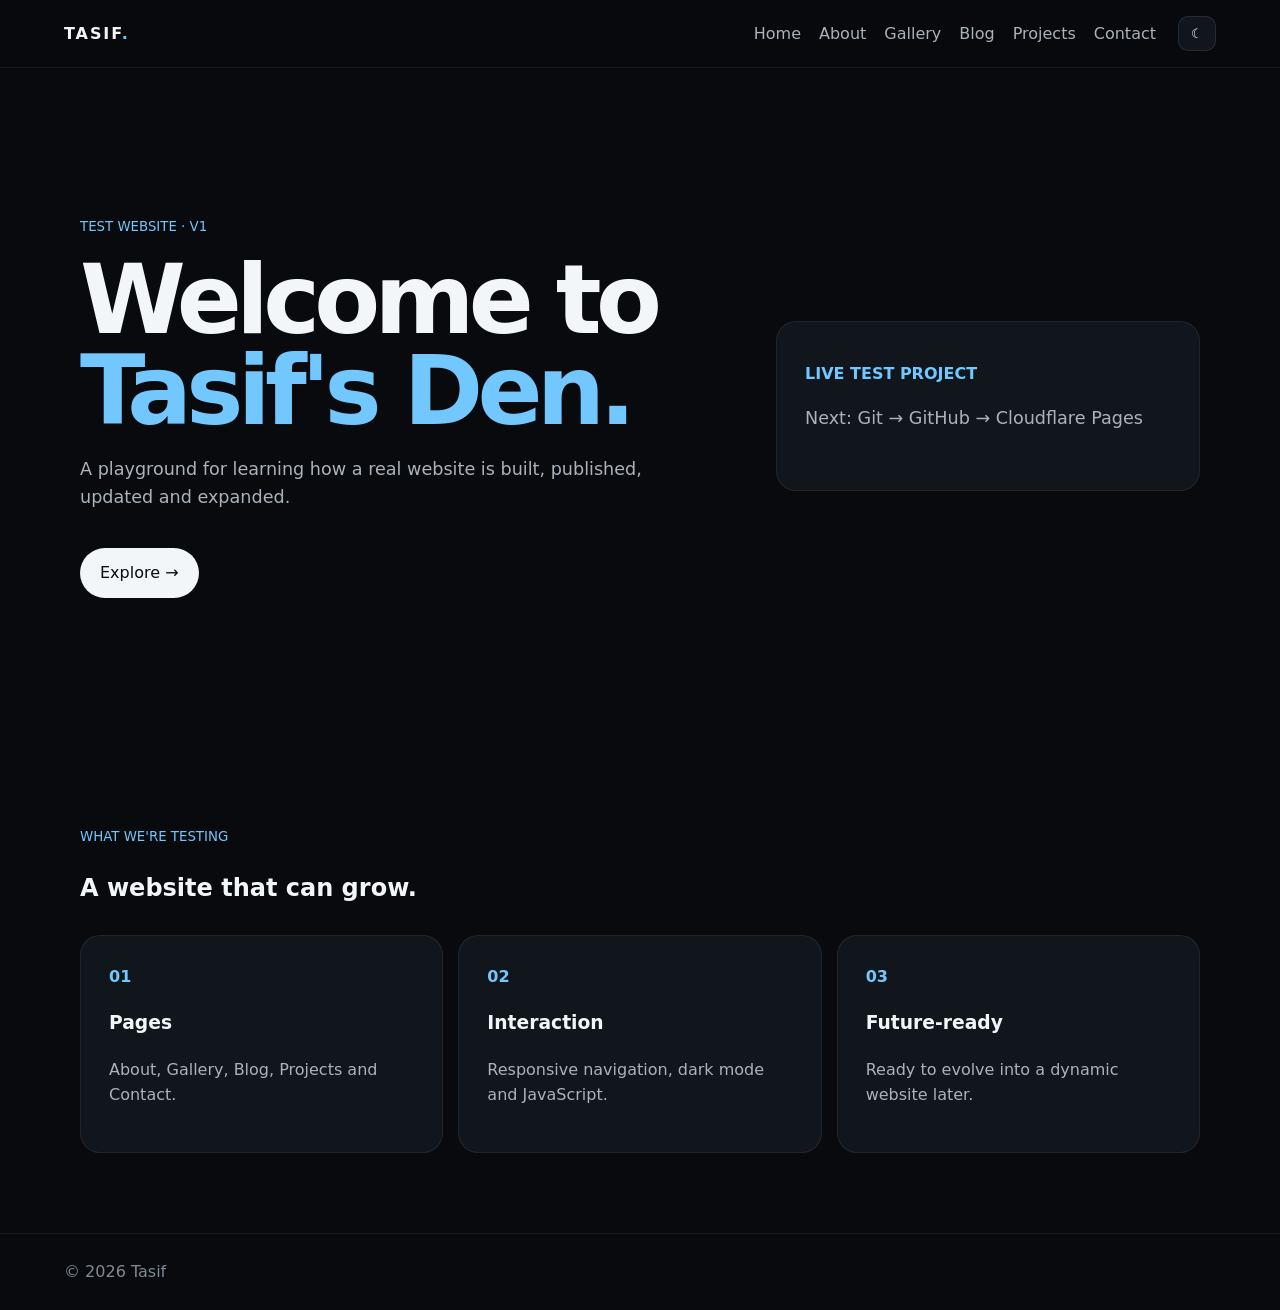
==== index.html @ 2ef95ba8 "Update portfolio website" ====
<!doctype html><html><head><meta charset="utf-8"><meta name="viewport" content="width=device-width,initial-scale=1"><title>Tasif's Test Site</title><link rel="stylesheet" href="css/style.css"></head><body>
<header><a class="logo" href="index.html">TASIF<span>.</span></a><button id="menu">☰</button><nav><a href="index.html">Home</a><a href="about.html">About</a><a href="gallery.html">Gallery</a><a href="blog.html">Blog</a><a href="projects.html">Projects</a><a href="contact.html">Contact</a></nav><button id="theme">☾</button></header>
<main><section class="hero"><div><small>TEST WEBSITE · V1</small><h1>Welcome to<br><span>Tasif's Den.</span></h1><p>A playground for learning how a real website is built, published, updated and expanded.</p><a class="btn" href="about.html">Explore →</a></div><div class="feature"><b>LIVE TEST PROJECT</b><p>Next: Git → GitHub → Cloudflare Pages</p></div></section><section><small>WHAT WE'RE TESTING</small><h2>A website that can grow.</h2><div class="grid"><article><b>01</b><h3>Pages</h3><p>About, Gallery, Blog, Projects and Contact.</p></article><article><b>02</b><h3>Interaction</h3><p>Responsive navigation, dark mode and JavaScript.</p></article><article><b>03</b><h3>Future-ready</h3><p>Ready to evolve into a dynamic website later.</p></article></div></section></main><footer>© <span class="year"></span> Tasif</footer><script src="js/app.js"></script></body></html>
---- css/style.css ----
*{box-sizing:border-box}body{margin:0;background:#080a0d;color:#f3f6f8;font:16px/1.6 system-ui,sans-serif}a{color:inherit;text-decoration:none}header{position:sticky;top:0;z-index:5;display:flex;align-items:center;gap:22px;padding:16px 5%;background:#080a0de8;border-bottom:1px solid #ffffff12;backdrop-filter:blur(12px)}.logo{font-weight:900;letter-spacing:.12em}.logo span,h1 span,small,b{color:#72c7ff}nav{display:flex;gap:18px;margin-left:auto}nav a{color:#aab2bb}nav a:hover,nav a.active{color:#fff}button{border:1px solid #ffffff18;background:#11161c;color:#fff;border-radius:10px;padding:9px 12px;cursor:pointer}#menu{display:none}.hero,section,.page{width:min(1120px,90%);margin:auto}.hero{min-height:75vh;display:grid;grid-template-columns:1.2fr .8fr;align-items:center;gap:60px}.hero h1,.page h1{font-size:clamp(3rem,8vw,6rem);line-height:.95;letter-spacing:-.06em;margin:16px 0}.hero p,.page>p{color:#aab2bb;max-width:680px;font-size:1.1rem}.btn{display:inline-block;margin-top:20px;padding:12px 20px;border-radius:999px;background:#f3f6f8;color:#080a0d}.feature,article{background:#11161c;border:1px solid #ffffff12;border-radius:20px;padding:28px}.feature{min-height:170px;display:flex;flex-direction:column;justify-content:center}section{padding:80px 0}.grid{display:grid;grid-template-columns:repeat(3,1fr);gap:15px;margin-top:28px}article p,.post p,#msg{color:#aab2bb}.page{padding:90px 0;min-height:80vh}.photos{display:grid;grid-template-columns:repeat(2,1fr);gap:15px;margin-top:30px}.photos div{aspect-ratio:4/3;border-radius:20px;background:linear-gradient(135deg,#171e26,#0d1116);border:1px solid #ffffff12;display:grid;place-items:center;color:#68727d;font-weight:800;letter-spacing:.1em}.post{margin-top:30px;max-width:800px}form{max-width:650px;display:grid;gap:12px}input,textarea{padding:14px;border-radius:12px;border:1px solid #ffffff18;background:#0e1217;color:#fff;font:inherit}textarea{min-height:150px}footer{border-top:1px solid #ffffff12;padding:25px 5%;color:#7f8994}@media(max-width:750px){#menu{display:block;margin-left:auto}nav{display:none;position:absolute;top:65px;left:0;right:0;padding:18px 5%;background:#080a0d;flex-direction:column}nav.open{display:flex}.hero{grid-template-columns:1fr;padding:60px 0}.grid{grid-template-columns:1fr}.photos{grid-template-columns:1fr}.page{padding:65px 0}}body.light{background:#f5f7f9;color:#111}body.light header{background:#f5f7f9ee}body.light nav a{color:#5b6670}body.light nav a:hover,body.light nav a.active{color:#111}body.light article,body.light .feature{background:#fff;border-color:#0001}body.light input,body.light textarea{background:#fff;color:#111}body.light .hero p,body.light .page>p,body.light article p{color:#59636d}
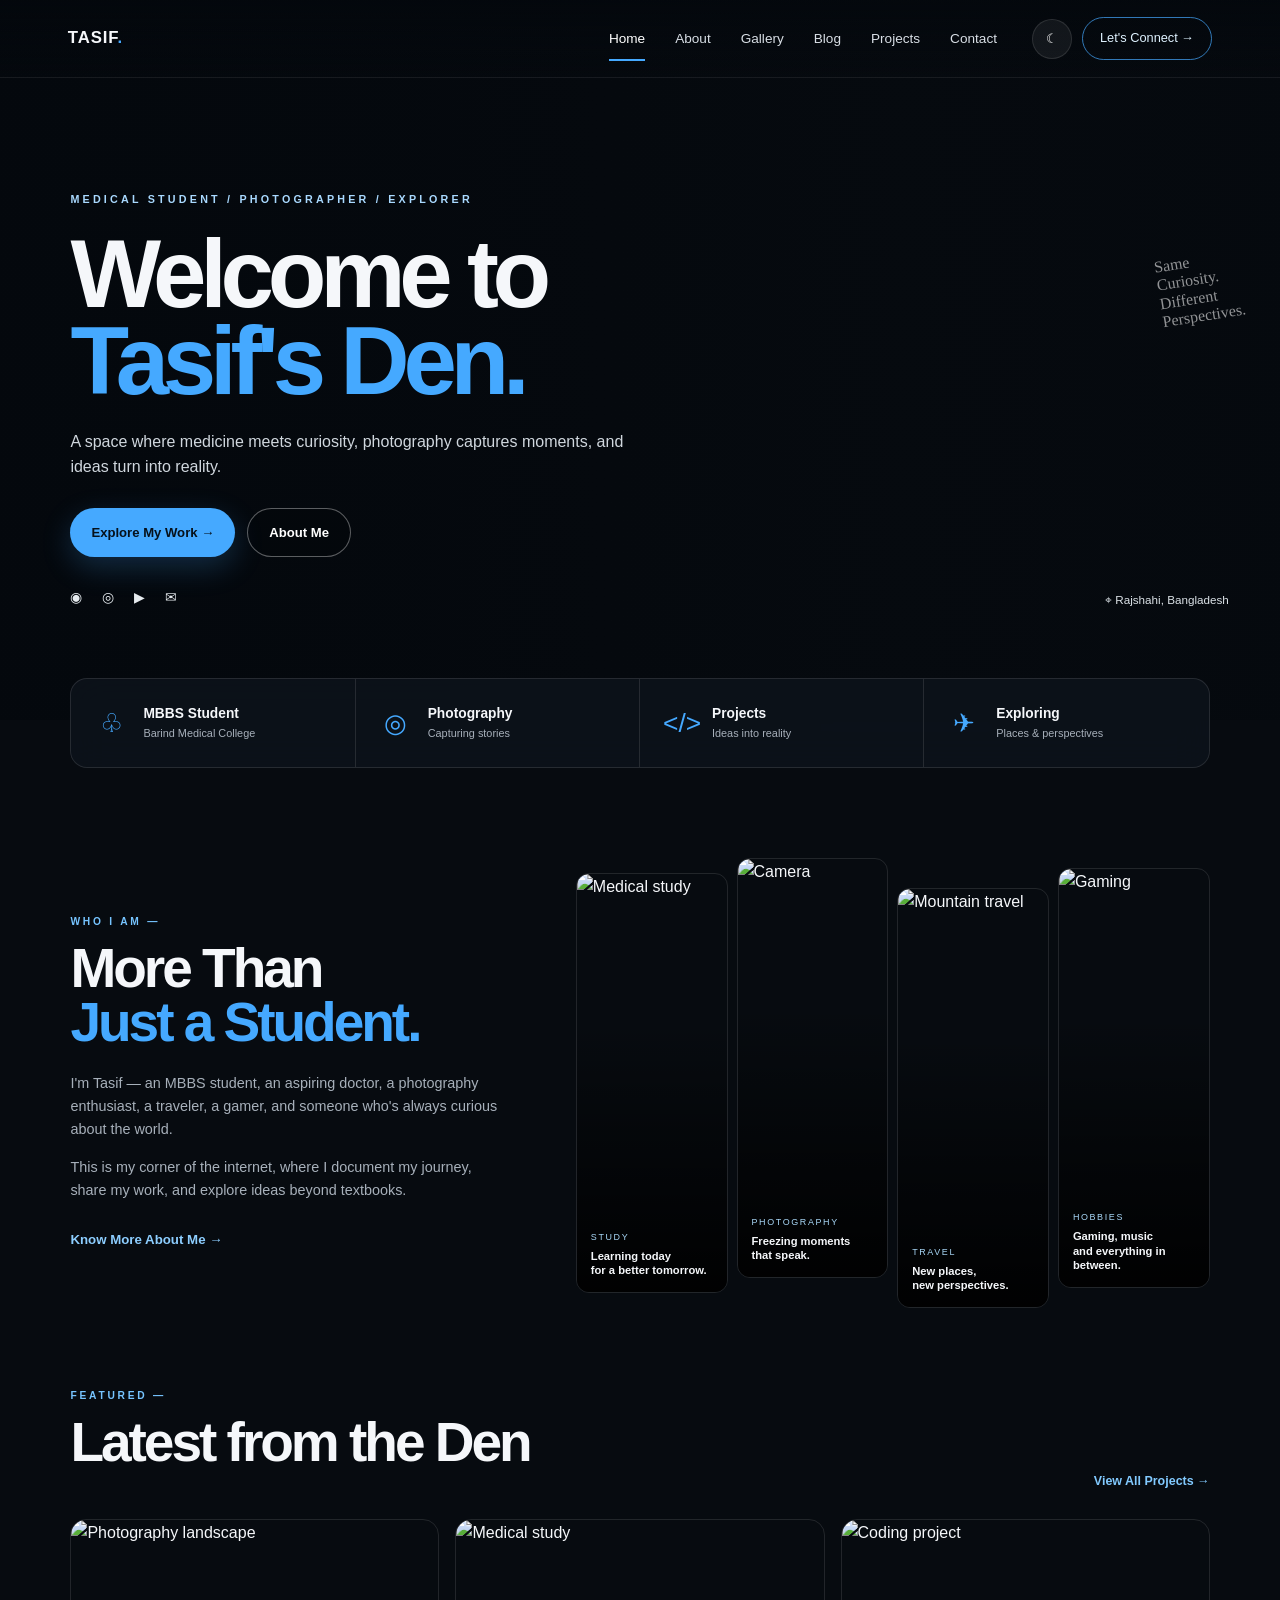
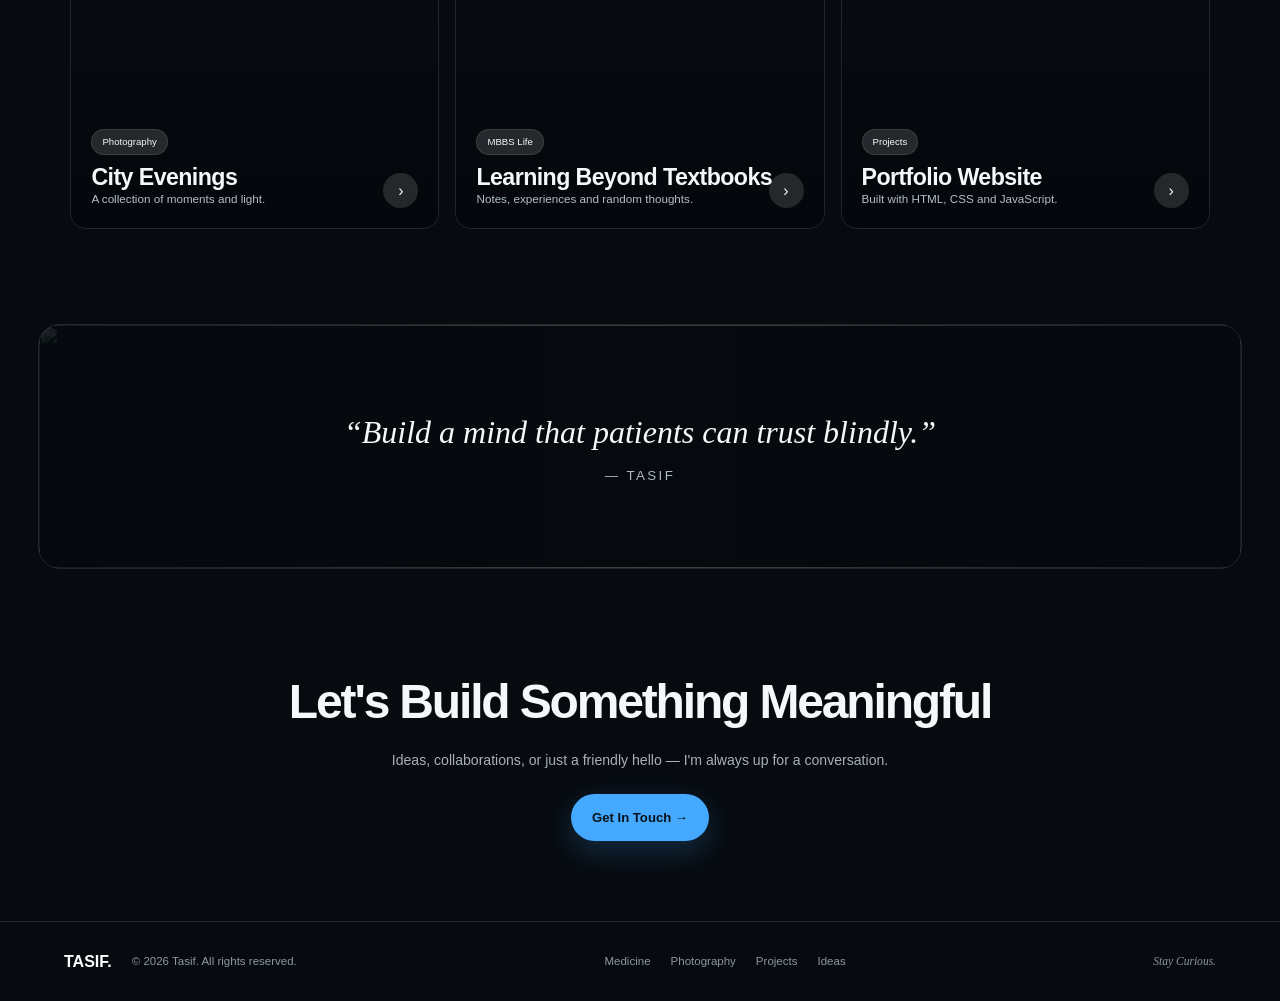
==== commit 26665320: "Update homepage" ====
--- a/index.html
+++ b/index.html
@@ -1,3 +1,600 @@
-<!doctype html><html><head><meta charset="utf-8"><meta name="viewport" content="width=device-width,initial-scale=1"><title>Tasif's Test Site</title><link rel="stylesheet" href="css/style.css"></head><body>
-<header><a class="logo" href="index.html">TASIF<span>.</span></a><button id="menu">☰</button><nav><a href="index.html">Home</a><a href="about.html">About</a><a href="gallery.html">Gallery</a><a href="blog.html">Blog</a><a href="projects.html">Projects</a><a href="contact.html">Contact</a></nav><button id="theme">☾</button></header>
-<main><section class="hero"><div><small>TEST WEBSITE · V1</small><h1>Welcome to<br><span>Tasif's Den.</span></h1><p>A playground for learning how a real website is built, published, updated and expanded.</p><a class="btn" href="about.html">Explore →</a></div><div class="feature"><b>LIVE TEST PROJECT</b><p>Next: Git → GitHub → Cloudflare Pages</p></div></section><section><small>WHAT WE'RE TESTING</small><h2>A website that can grow.</h2><div class="grid"><article><b>01</b><h3>Pages</h3><p>About, Gallery, Blog, Projects and Contact.</p></article><article><b>02</b><h3>Interaction</h3><p>Responsive navigation, dark mode and JavaScript.</p></article><article><b>03</b><h3>Future-ready</h3><p>Ready to evolve into a dynamic website later.</p></article></div></section></main><footer>© <span class="year"></span> Tasif</footer><script src="js/app.js"></script></body></html>+<!DOCTYPE html>
+<html lang="en">
+<head>
+  <meta charset="UTF-8">
+  <meta name="viewport" content="width=device-width, initial-scale=1.0">
+  <title>Tasif's Den | Tasif</title>
+  <meta name="description" content="Tasif's personal portfolio — medicine, photography, projects and exploration.">
+
+  <style>
+    *{box-sizing:border-box;margin:0;padding:0}
+    html{scroll-behavior:smooth}
+    body{
+      font-family:Inter,Arial,Helvetica,sans-serif;
+      background:#070b10;
+      color:#f5f7fa;
+      line-height:1.6;
+    }
+    a{color:inherit;text-decoration:none}
+    img{display:block;width:100%;height:100%;object-fit:cover}
+    :root{
+      --blue:#45a9ff;
+      --blue-dark:#1785dc;
+      --muted:#a7b0ba;
+      --line:rgba(255,255,255,.11);
+      --glass:rgba(13,19,27,.76);
+    }
+
+    /* NAVBAR */
+    header{
+      position:absolute;
+      z-index:20;
+      top:0;left:0;right:0;
+      height:78px;
+      padding:0 5.3%;
+      display:flex;
+      align-items:center;
+      justify-content:space-between;
+      border-bottom:1px solid rgba(255,255,255,.08);
+      background:linear-gradient(to bottom,rgba(3,7,12,.75),transparent);
+    }
+    .logo{
+      font-size:1.05rem;
+      font-weight:900;
+      letter-spacing:.05em;
+    }
+    .logo span{color:var(--blue)}
+    nav{display:flex;gap:30px;margin-left:auto;margin-right:35px}
+    nav a{
+      color:#d8dee5;
+      font-size:.85rem;
+      position:relative;
+      transition:.2s;
+    }
+    nav a:hover,nav a.active{color:#fff}
+    nav a.active:after{
+      content:"";
+      position:absolute;
+      left:0;right:0;bottom:-12px;
+      height:2px;background:var(--blue);
+    }
+    .nav-actions{display:flex;align-items:center;gap:10px}
+    .theme{
+      width:40px;height:40px;border-radius:50%;
+      border:1px solid var(--line);
+      background:rgba(255,255,255,.06);
+      color:white;cursor:pointer;
+    }
+    .connect{
+      border:1px solid rgba(69,169,255,.7);
+      border-radius:999px;
+      padding:10px 17px;
+      color:#dff2ff;
+      font-size:.8rem;
+    }
+
+    /* HERO */
+    .hero{
+      min-height:720px;
+      position:relative;
+      overflow:hidden;
+      display:flex;
+      align-items:center;
+    }
+    .hero-photo{
+      position:absolute;inset:0;
+      background-image:url("https://images.unsplash.com/photo-1500534623283-312aade485b7?auto=format&fit=crop&w=2200&q=85");
+      background-size:cover;
+      background-position:center;
+      transform:scale(1.02);
+    }
+    .hero-photo:after{
+      content:"";
+      position:absolute;inset:0;
+      background:
+        linear-gradient(90deg,rgba(4,8,13,.97) 0%,rgba(4,8,13,.88) 32%,rgba(4,8,13,.36) 70%,rgba(4,8,13,.62) 100%),
+        linear-gradient(0deg,#070b10 0%,transparent 30%);
+    }
+    .hero-content{
+      position:relative;
+      z-index:2;
+      width:min(1180px,89%);
+      margin:auto;
+      padding-top:80px;
+    }
+    .eyebrow{
+      color:#a9d9ff;
+      font-size:.67rem;
+      letter-spacing:.3em;
+      font-weight:700;
+    }
+    .hero h1{
+      font-size:clamp(3.8rem,7.5vw,6.8rem);
+      line-height:.91;
+      letter-spacing:-.065em;
+      margin:22px 0 24px;
+    }
+    .hero h1 span{color:var(--blue)}
+    .hero-description{
+      width:min(570px,100%);
+      color:#d0d7de;
+      font-size:1rem;
+    }
+    .hero-buttons{
+      display:flex;gap:12px;flex-wrap:wrap;
+      margin-top:28px;
+    }
+    .btn{
+      display:inline-flex;align-items:center;gap:10px;
+      padding:13px 21px;
+      border-radius:999px;
+      font-size:.82rem;
+      font-weight:700;
+      transition:.2s;
+    }
+    .btn:hover{transform:translateY(-2px)}
+    .btn-primary{
+      color:#06111b;
+      background:var(--blue);
+      box-shadow:0 10px 30px rgba(69,169,255,.22);
+    }
+    .btn-outline{
+      color:#fff;
+      border:1px solid rgba(255,255,255,.35);
+      background:rgba(0,0,0,.12);
+    }
+    .socials{
+      display:flex;gap:20px;margin-top:29px;
+      color:#e6ebef;font-size:.9rem;
+    }
+    .hero-handwriting{
+      position:absolute;
+      right:3%;
+      top:35%;
+      color:rgba(255,255,255,.56);
+      font-family:cursive;
+      font-size:1rem;
+      line-height:1.15;
+      transform:rotate(-9deg);
+    }
+    .hero-location{
+      position:absolute;
+      right:4%;
+      bottom:110px;
+      font-size:.73rem;
+      color:#dce3e8;
+    }
+
+    /* PILLARS */
+    .pillars{
+      position:relative;
+      z-index:5;
+      width:min(1180px,89%);
+      margin:-42px auto 0;
+      display:grid;
+      grid-template-columns:repeat(4,1fr);
+      background:rgba(13,19,27,.88);
+      border:1px solid var(--line);
+      border-radius:17px;
+      overflow:hidden;
+      backdrop-filter:blur(18px);
+    }
+    .pillar{
+      min-height:88px;
+      padding:20px 23px;
+      display:flex;
+      align-items:center;
+      gap:15px;
+      border-right:1px solid var(--line);
+    }
+    .pillar:last-child{border-right:0}
+    .pillar-icon{
+      color:var(--blue);
+      font-size:1.65rem;
+      width:34px;
+      text-align:center;
+    }
+    .pillar b{display:block;font-size:.86rem}
+    .pillar small{display:block;color:var(--muted);font-size:.68rem}
+
+    /* GENERAL */
+    .container{width:min(1180px,89%);margin:auto}
+    .about{
+      padding:105px 0 95px;
+      display:grid;
+      grid-template-columns:.82fr 1.18fr;
+      gap:65px;
+      align-items:center;
+    }
+    .section-label{
+      color:#76c4ff;
+      letter-spacing:.27em;
+      font-size:.64rem;
+      font-weight:800;
+    }
+    .about h2,.featured h2{
+      font-size:clamp(2.2rem,4.3vw,3.5rem);
+      line-height:.98;
+      letter-spacing:-.055em;
+      margin:12px 0 22px;
+    }
+    .about h2 span{color:var(--blue)}
+    .about p{
+      color:var(--muted);
+      font-size:.9rem;
+      max-width:500px;
+      margin-bottom:15px;
+    }
+    .more{
+      display:inline-block;
+      margin-top:12px;
+      color:#8dceff;
+      font-size:.83rem;
+      font-weight:700;
+    }
+
+    /* IMAGE STACK */
+    .image-stack{
+      height:420px;
+      display:grid;
+      grid-template-columns:repeat(4,1fr);
+      gap:9px;
+    }
+    .image-card{
+      position:relative;
+      overflow:hidden;
+      border-radius:13px;
+      border:1px solid var(--line);
+    }
+    .image-card:nth-child(2){transform:translateY(-15px)}
+    .image-card:nth-child(3){transform:translateY(15px)}
+    .image-card:nth-child(4){transform:translateY(-5px)}
+    .image-card:after{
+      content:"";
+      position:absolute;inset:0;
+      background:linear-gradient(transparent 35%,rgba(0,0,0,.92));
+    }
+    .image-card .caption{
+      position:absolute;
+      z-index:2;
+      left:14px;right:10px;bottom:14px;
+    }
+    .caption small{
+      color:#a9d8f8;
+      font-size:.56rem;
+      letter-spacing:.18em;
+      display:block;
+      margin-bottom:5px;
+    }
+    .caption b{font-size:.7rem;line-height:1.3;display:block}
+
+    /* FEATURED */
+    .featured{padding-bottom:95px}
+    .heading{
+      display:flex;
+      justify-content:space-between;
+      align-items:end;
+      margin-bottom:27px;
+    }
+    .heading a{color:#82caff;font-size:.78rem;font-weight:700}
+    .feature-grid{
+      display:grid;
+      grid-template-columns:repeat(3,1fr);
+      gap:16px;
+    }
+    .feature{
+      position:relative;
+      min-height:310px;
+      overflow:hidden;
+      border-radius:16px;
+      border:1px solid var(--line);
+    }
+    .feature img{transition:.45s}
+    .feature:hover img{transform:scale(1.05)}
+    .feature:after{
+      content:"";
+      position:absolute;inset:0;
+      background:linear-gradient(transparent 28%,rgba(3,7,11,.95));
+    }
+    .feature-content{
+      position:absolute;
+      z-index:2;
+      left:20px;right:20px;bottom:20px;
+    }
+    .tag{
+      display:inline-block;
+      padding:4px 10px;
+      border-radius:999px;
+      background:rgba(255,255,255,.13);
+      border:1px solid rgba(255,255,255,.1);
+      font-size:.6rem;
+      margin-bottom:9px;
+    }
+    .feature h3{font-size:1.45rem;line-height:1.12;letter-spacing:-.025em}
+    .feature p{color:#b3bec8;font-size:.73rem}
+    .arrow{
+      position:absolute;
+      right:0;bottom:0;
+      width:35px;height:35px;
+      border-radius:50%;
+      background:rgba(255,255,255,.13);
+      display:grid;place-items:center;
+    }
+
+    /* QUOTE */
+    .quote{
+      width:min(1250px,94%);
+      min-height:245px;
+      margin:auto;
+      border:1px solid var(--line);
+      border-radius:22px;
+      overflow:hidden;
+      position:relative;
+      display:grid;
+      place-items:center;
+      text-align:center;
+    }
+    .quote img{
+      position:absolute;
+      inset:0;
+      opacity:.58;
+    }
+    .quote:after{
+      content:"";position:absolute;inset:0;
+      background:linear-gradient(90deg,rgba(5,9,14,.85),rgba(5,9,14,.48),rgba(5,9,14,.82));
+    }
+    .quote-content{position:relative;z-index:2;padding:30px}
+    blockquote{
+      font-family:Georgia,serif;
+      font-style:italic;
+      font-size:clamp(1.3rem,3vw,2rem);
+    }
+    .quote-content small{
+      display:block;
+      margin-top:7px;
+      color:#aeb9c4;
+      letter-spacing:.18em;
+    }
+
+    /* CTA */
+    .cta{text-align:center;padding:95px 0 80px}
+    .cta h2{font-size:clamp(2rem,4vw,3rem);letter-spacing:-.045em}
+    .cta p{color:var(--muted);margin:8px 0 22px;font-size:.88rem}
+
+    footer{
+      border-top:1px solid var(--line);
+      padding:27px 5%;
+      display:flex;
+      justify-content:space-between;
+      align-items:center;
+      gap:20px;
+      color:#8c98a3;
+      font-size:.72rem;
+    }
+    footer strong{color:#fff;font-size:1rem}
+    .footer-left{display:flex;align-items:center;gap:20px}
+    .footer-links{display:flex;gap:20px}
+    footer a:hover{color:#fff}
+    footer em{font-family:cursive}
+
+    @media(max-width:900px){
+      nav{gap:17px;margin-right:15px}
+      .connect{display:none}
+      .pillars{grid-template-columns:repeat(2,1fr)}
+      .pillar:nth-child(2){border-right:0}
+      .pillar:nth-child(-n+2){border-bottom:1px solid var(--line)}
+      .about{grid-template-columns:1fr;gap:45px}
+      .feature-grid{grid-template-columns:1fr}
+      .feature{min-height:290px}
+    }
+    @media(max-width:700px){
+      header{height:68px}
+      nav{display:none}
+      .hero{min-height:680px}
+      .hero-content{padding-top:80px}
+      .hero h1{font-size:3.35rem}
+      .hero-handwriting{display:none}
+      .hero-location{right:5%;bottom:85px}
+      .pillars{grid-template-columns:1fr;margin-top:-35px}
+      .pillar{border-right:0!important;border-bottom:1px solid var(--line)}
+      .pillar:last-child{border-bottom:0}
+      .about{padding:75px 0}
+      .image-stack{height:360px;grid-template-columns:repeat(2,1fr)}
+      .image-card:nth-child(n){transform:none}
+      .heading{align-items:start;flex-direction:column;gap:10px}
+      footer{flex-direction:column;align-items:flex-start}
+      .footer-links{flex-wrap:wrap}
+    }
+  </style>
+</head>
+
+<body>
+
+<header>
+  <a class="logo" href="index.html">TASIF<span>.</span></a>
+
+  <nav>
+    <a class="active" href="index.html">Home</a>
+    <a href="about.html">About</a>
+    <a href="gallery.html">Gallery</a>
+    <a href="blog.html">Blog</a>
+    <a href="projects.html">Projects</a>
+    <a href="contact.html">Contact</a>
+  </nav>
+
+  <div class="nav-actions">
+    <button class="theme" onclick="document.body.classList.toggle('light')" aria-label="Toggle theme">☾</button>
+    <a class="connect" href="contact.html">Let's Connect →</a>
+  </div>
+</header>
+
+<main>
+
+  <section class="hero">
+    <div class="hero-photo"></div>
+
+    <div class="hero-content">
+      <div class="eyebrow">MEDICAL STUDENT / PHOTOGRAPHER / EXPLORER</div>
+
+      <h1>Welcome to<br><span>Tasif's Den.</span></h1>
+
+      <p class="hero-description">
+        A space where medicine meets curiosity, photography captures moments,
+        and ideas turn into reality.
+      </p>
+
+      <div class="hero-buttons">
+        <a class="btn btn-primary" href="gallery.html">Explore My Work →</a>
+        <a class="btn btn-outline" href="about.html">About Me</a>
+      </div>
+
+      <div class="socials">
+        <a href="projects.html">◉</a>
+        <a href="gallery.html">◎</a>
+        <a href="blog.html">▶</a>
+        <a href="contact.html">✉</a>
+      </div>
+    </div>
+
+    <div class="hero-handwriting">Same<br>Curiosity.<br>Different<br>Perspectives.</div>
+    <div class="hero-location">⌖ Rajshahi, Bangladesh</div>
+  </section>
+
+  <section class="pillars">
+    <a class="pillar" href="about.html">
+      <div class="pillar-icon">♧</div>
+      <div><b>MBBS Student</b><small>Barind Medical College</small></div>
+    </a>
+    <a class="pillar" href="gallery.html">
+      <div class="pillar-icon">◎</div>
+      <div><b>Photography</b><small>Capturing stories</small></div>
+    </a>
+    <a class="pillar" href="projects.html">
+      <div class="pillar-icon">&lt;/&gt;</div>
+      <div><b>Projects</b><small>Ideas into reality</small></div>
+    </a>
+    <a class="pillar" href="blog.html">
+      <div class="pillar-icon">✈</div>
+      <div><b>Exploring</b><small>Places & perspectives</small></div>
+    </a>
+  </section>
+
+  <section class="about container">
+    <div>
+      <div class="section-label">WHO I AM —</div>
+      <h2>More Than<br><span>Just a Student.</span></h2>
+
+      <p>
+        I'm Tasif — an MBBS student, an aspiring doctor, a photography
+        enthusiast, a traveler, a gamer, and someone who's always curious
+        about the world.
+      </p>
+      <p>
+        This is my corner of the internet, where I document my journey,
+        share my work, and explore ideas beyond textbooks.
+      </p>
+
+      <a class="more" href="about.html">Know More About Me →</a>
+    </div>
+
+    <div class="image-stack">
+      <a class="image-card" href="about.html">
+        <img src="https://images.unsplash.com/photo-1576091160399-112ba8d25d1d?auto=format&fit=crop&w=700&q=85" alt="Medical study">
+        <div class="caption"><small>STUDY</small><b>Learning today<br>for a better tomorrow.</b></div>
+      </a>
+
+      <a class="image-card" href="gallery.html">
+        <img src="https://images.unsplash.com/photo-1516035069371-29a1b244cc32?auto=format&fit=crop&w=700&q=85" alt="Camera">
+        <div class="caption"><small>PHOTOGRAPHY</small><b>Freezing moments<br>that speak.</b></div>
+      </a>
+
+      <a class="image-card" href="blog.html">
+        <img src="https://images.unsplash.com/photo-1464822759023-fed622ff2c3b?auto=format&fit=crop&w=700&q=85" alt="Mountain travel">
+        <div class="caption"><small>TRAVEL</small><b>New places,<br>new perspectives.</b></div>
+      </a>
+
+      <a class="image-card" href="projects.html">
+        <img src="https://images.unsplash.com/photo-1511512578047-dfb367046420?auto=format&fit=crop&w=700&q=85" alt="Gaming">
+        <div class="caption"><small>HOBBIES</small><b>Gaming, music<br>and everything in between.</b></div>
+      </a>
+    </div>
+  </section>
+
+  <section class="featured container">
+    <div class="heading">
+      <div>
+        <div class="section-label">FEATURED —</div>
+        <h2>Latest from the Den</h2>
+      </div>
+      <a href="projects.html">View All Projects →</a>
+    </div>
+
+    <div class="feature-grid">
+      <a class="feature" href="gallery.html">
+        <img src="https://images.unsplash.com/photo-1500530855697-b586d89ba3ee?auto=format&fit=crop&w=1100&q=85" alt="Photography landscape">
+        <div class="feature-content">
+          <span class="tag">Photography</span>
+          <h3>City Evenings</h3>
+          <p>A collection of moments and light.</p>
+          <span class="arrow">›</span>
+        </div>
+      </a>
+
+      <a class="feature" href="blog.html">
+        <img src="https://images.unsplash.com/photo-1559757175-0eb30cd8c063?auto=format&fit=crop&w=1100&q=85" alt="Medical study">
+        <div class="feature-content">
+          <span class="tag">MBBS Life</span>
+          <h3>Learning Beyond Textbooks</h3>
+          <p>Notes, experiences and random thoughts.</p>
+          <span class="arrow">›</span>
+        </div>
+      </a>
+
+      <a class="feature" href="projects.html">
+        <img src="https://images.unsplash.com/photo-1498050108023-c5249f4df085?auto=format&fit=crop&w=1100&q=85" alt="Coding project">
+        <div class="feature-content">
+          <span class="tag">Projects</span>
+          <h3>Portfolio Website</h3>
+          <p>Built with HTML, CSS and JavaScript.</p>
+          <span class="arrow">›</span>
+        </div>
+      </a>
+    </div>
+  </section>
+
+  <section class="quote">
+    <img src="https://images.unsplash.com/photo-1464822759023-fed622ff2c3b?auto=format&fit=crop&w=1800&q=85" alt="">
+    <div class="quote-content">
+      <blockquote>“Build a mind that patients can trust blindly.”</blockquote>
+      <small>— TASIF</small>
+    </div>
+  </section>
+
+  <section class="cta">
+    <div class="container">
+      <h2>Let's Build Something Meaningful</h2>
+      <p>Ideas, collaborations, or just a friendly hello — I'm always up for a conversation.</p>
+      <a class="btn btn-primary" href="contact.html">Get In Touch →</a>
+    </div>
+  </section>
+
+</main>
+
+<footer>
+  <div class="footer-left">
+    <strong>TASIF.</strong>
+    <span>© 2026 Tasif. All rights reserved.</span>
+  </div>
+
+  <div class="footer-links">
+    <a href="about.html">Medicine</a>
+    <a href="gallery.html">Photography</a>
+    <a href="projects.html">Projects</a>
+    <a href="blog.html">Ideas</a>
+  </div>
+
+  <em>Stay Curious.</em>
+</footer>
+
+</body>
+</html>
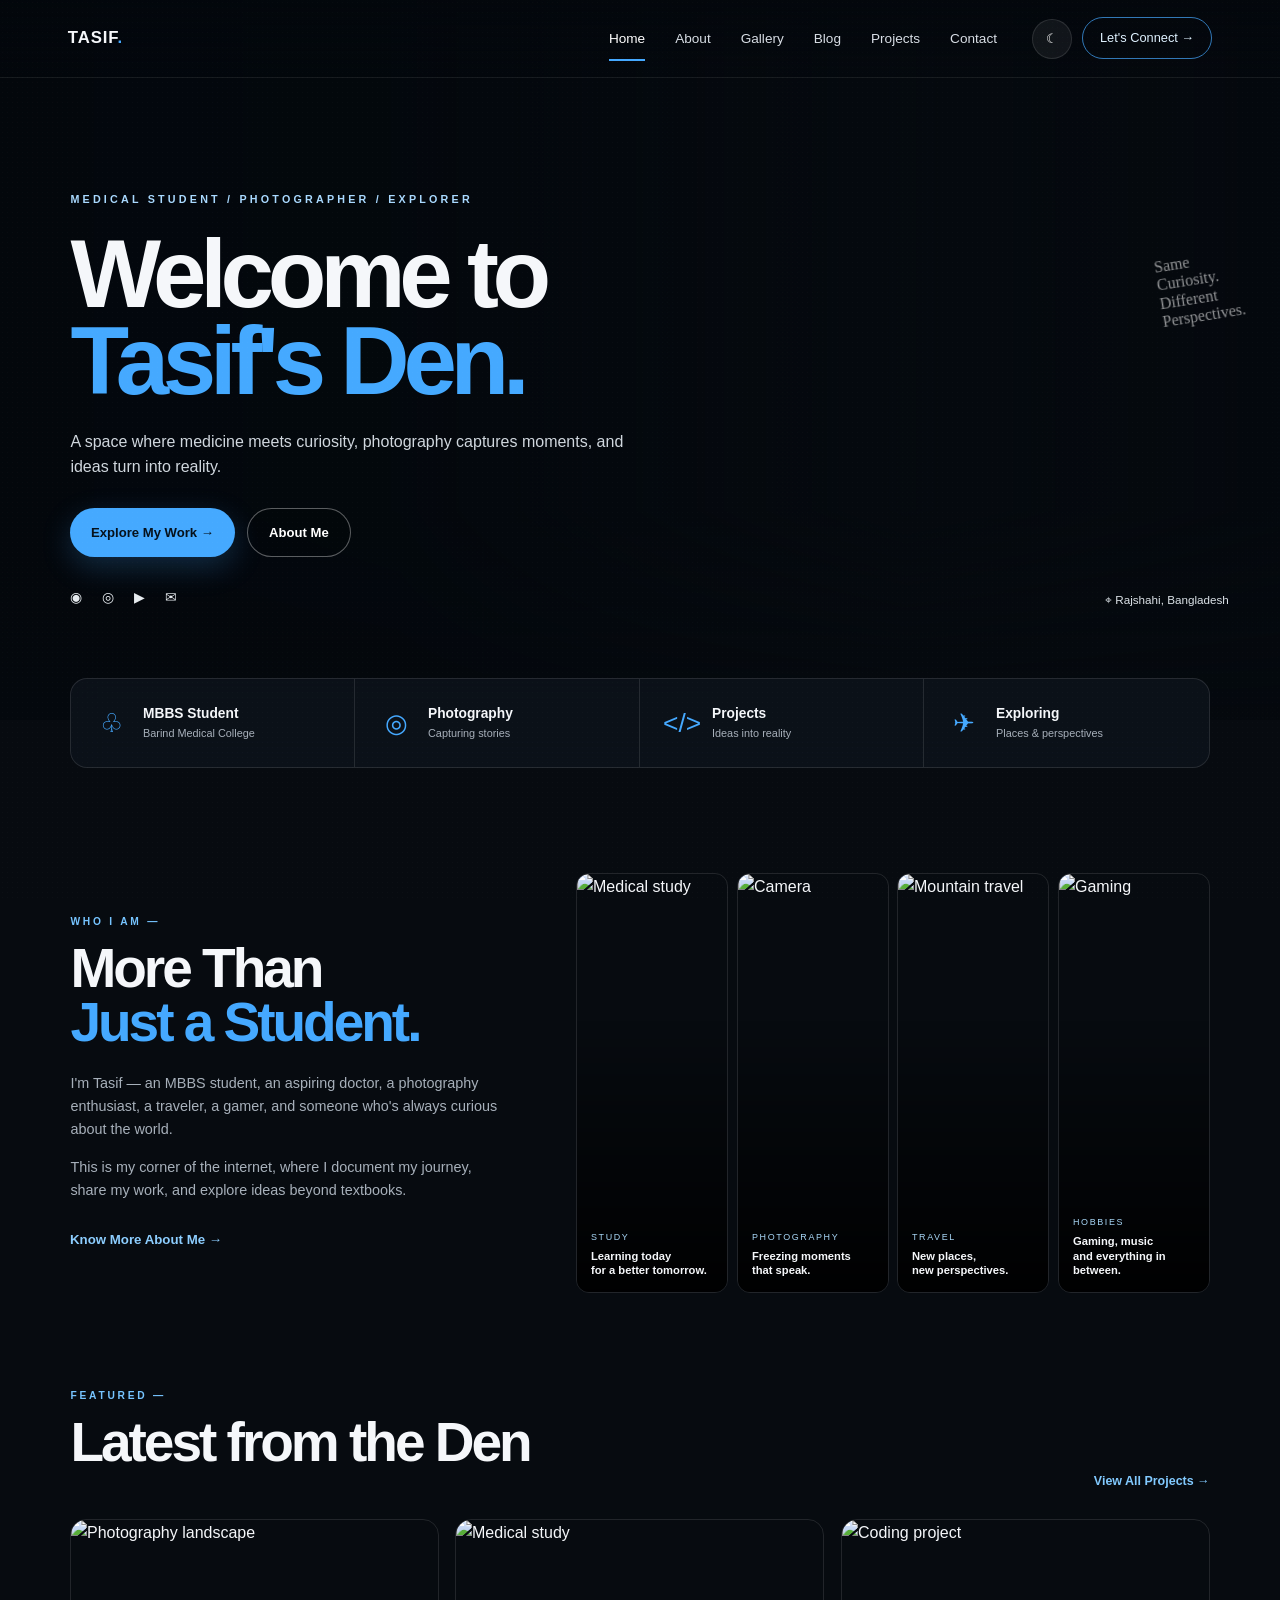
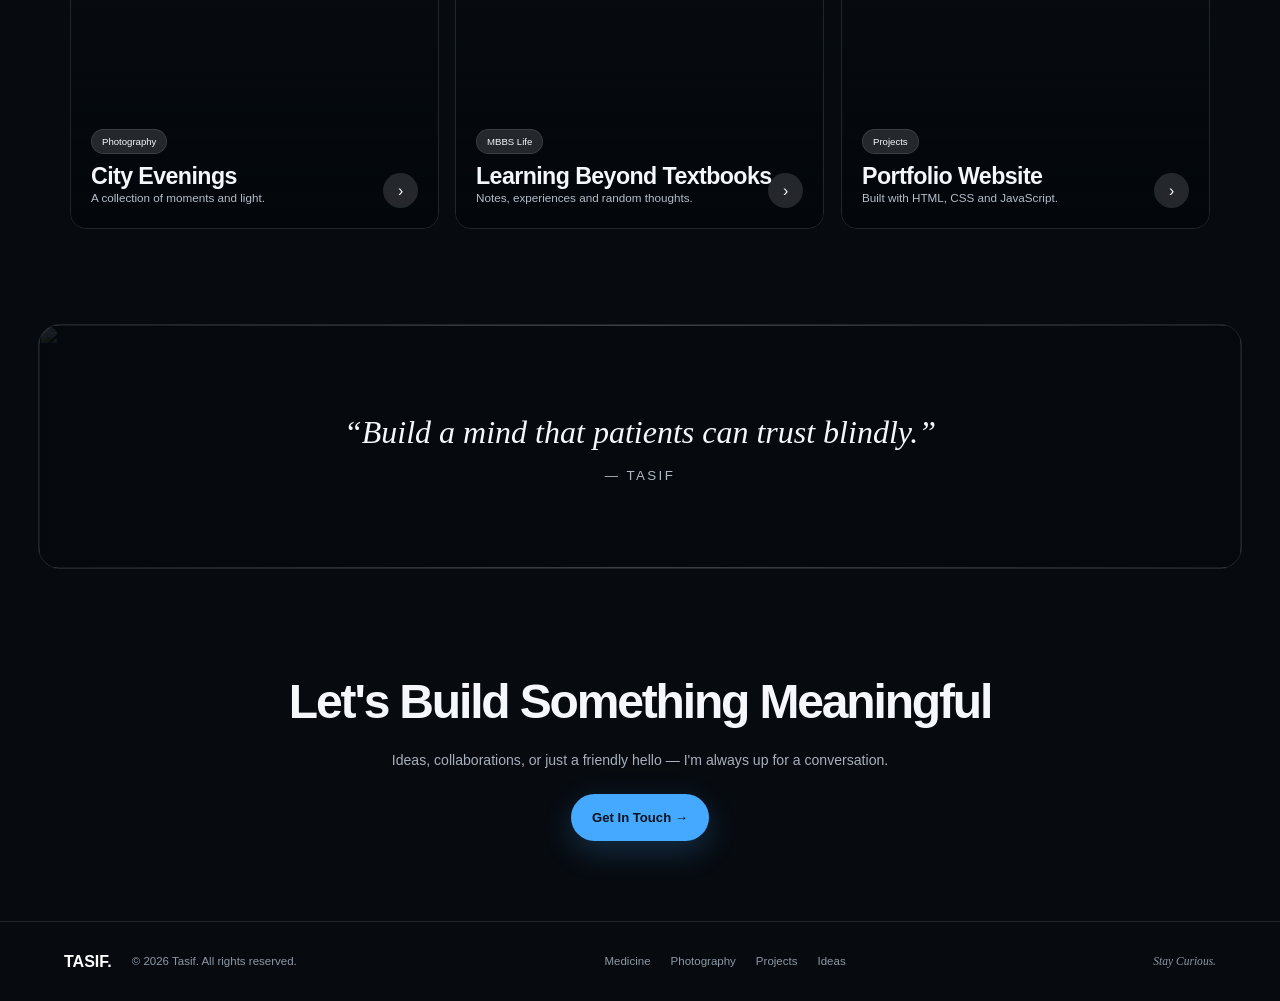
==== commit 9e01f60f: "Update homepage" ====
--- a/index.html
+++ b/index.html
@@ -405,10 +405,98 @@
       footer{flex-direction:column;align-items:flex-start}
       .footer-links{flex-wrap:wrap}
     }
-  </style>
+
+    /* LIGHT THEME */
+    body.light{
+      background:#f3f6f9;
+      color:#17202a;
+    }
+    body.light header{
+      background:linear-gradient(to bottom,rgba(243,246,249,.92),rgba(243,246,249,0));
+      border-bottom-color:rgba(0,0,0,.08);
+    }
+    body.light nav a{color:#42505d}
+    body.light nav a:hover,
+    body.light nav a.active{color:#101820}
+    body.light .theme{
+      background:rgba(0,0,0,.05);
+      color:#17202a;
+      border-color:rgba(0,0,0,.12);
+    }
+    body.light .hero-photo:after{
+      background:
+        linear-gradient(90deg,rgba(243,246,249,.92) 0%,rgba(243,246,249,.76) 32%,rgba(243,246,249,.22) 70%,rgba(243,246,249,.48) 100%),
+        linear-gradient(0deg,#f3f6f9 0%,transparent 30%);
+    }
+    body.light .hero-description{color:#34414d}
+    body.light .socials{color:#17202a}
+    body.light .hero-location{color:#26323d}
+    body.light .pillars{
+      background:rgba(255,255,255,.88);
+      border-color:rgba(0,0,0,.10);
+    }
+    body.light .pillar{border-color:rgba(0,0,0,.09)}
+    body.light .pillar b{color:#17202a}
+    body.light .pillar small{color:#66737f}
+    body.light .about p{color:#596672}
+    body.light .more,
+    body.light .heading a{color:#087dcc}
+    body.light .image-card,
+    body.light .feature,
+    body.light .quote{border-color:rgba(0,0,0,.10)}
+    body.light .quote:after{
+      background:linear-gradient(90deg,rgba(243,246,249,.78),rgba(243,246,249,.42),rgba(243,246,249,.75));
+    }
+    body.light .quote-content small{color:#596672}
+    body.light .cta p{color:#596672}
+    body.light footer{
+      border-top-color:rgba(0,0,0,.10);
+      color:#66737f;
+    }
+    body.light footer strong{color:#17202a}
+    body.light footer a:hover{color:#17202a}
+
+  
+/* ================= IMMERSIVE V2 ================= */
+html{scroll-behavior:smooth}
+body{overflow-x:hidden}
+body::before{content:"";position:fixed;inset:0;pointer-events:none;z-index:9998;opacity:.035;background-image:radial-gradient(rgba(255,255,255,.7) .7px,transparent .7px);background-size:5px 5px}
+.scroll-progress{position:fixed;top:0;left:0;width:0;height:2px;background:var(--blue);z-index:10000;box-shadow:0 0 14px rgba(69,169,255,.55);transition:width .08s linear}
+.reveal{opacity:0;transform:translateY(34px);transition:opacity .8s cubic-bezier(.2,.7,.2,1),transform .8s cubic-bezier(.2,.7,.2,1)}
+.reveal.is-visible{opacity:1;transform:none}
+.reveal-delay-1{transition-delay:.08s}.reveal-delay-2{transition-delay:.16s}.reveal-delay-3{transition-delay:.24s}.reveal-delay-4{transition-delay:.32s}
+.hero-content>*{opacity:0;transform:translateY(24px);animation:heroIn .9s cubic-bezier(.2,.7,.2,1) forwards}
+.hero-content .eyebrow{animation-delay:.15s}.hero-content h1{animation-delay:.28s}.hero-content .hero-description{animation-delay:.4s}.hero-content .hero-buttons{animation-delay:.52s}.hero-content .socials{animation-delay:.64s}
+@keyframes heroIn{to{opacity:1;transform:none}}
+.hero-photo{transition:transform .15s ease-out;will-change:transform}
+.hero::after{content:"";position:absolute;inset:auto 0 0;height:180px;background:linear-gradient(transparent,var(--bg));z-index:1;pointer-events:none}
+.btn,.connect,.feature,.image-card,.pillar,.more{will-change:transform}
+.btn{transition:transform .25s cubic-bezier(.2,.8,.2,1),box-shadow .25s,background .25s}
+.btn:hover{transform:translateY(-4px);box-shadow:0 12px 28px rgba(0,0,0,.2)}
+.feature,.image-card{transition:transform .45s cubic-bezier(.2,.8,.2,1),border-color .3s,box-shadow .45s}
+.feature:hover,.image-card:hover{box-shadow:0 22px 55px rgba(0,0,0,.28);border-color:rgba(69,169,255,.5)}
+.feature img,.image-card img{transition:transform .7s cubic-bezier(.2,.7,.2,1),filter .5s}
+.feature:hover img,.image-card:hover img{transform:scale(1.06);filter:saturate(1.08)}
+.pillar{transition:background .3s,transform .3s,border-color .3s}
+.pillar:hover{background:rgba(255,255,255,.035);transform:translateY(-4px)}
+body.light .pillar:hover{background:rgba(0,0,0,.025)}
+.cursor-dot,.cursor-ring{position:fixed;left:0;top:0;pointer-events:none;z-index:10001;border-radius:50%;transform:translate(-50%,-50%);opacity:0}
+.cursor-dot{width:6px;height:6px;background:#fff;mix-blend-mode:difference;transition:opacity .2s,transform .15s}
+.cursor-ring{width:34px;height:34px;border:1px solid rgba(255,255,255,.75);mix-blend-mode:difference;transition:width .25s,height .25s,opacity .2s,background .25s,border-color .25s}
+.cursor-ring.active{width:58px;height:58px;background:rgba(255,255,255,.08);border-color:transparent}
+.cursor-ring.view{width:76px;height:76px;background:rgba(255,255,255,.94);border-color:transparent}
+.cursor-ring.view::after{content:"VIEW";color:#080b10;font-size:9px;font-weight:800;letter-spacing:.15em;position:absolute;inset:0;display:grid;place-items:center}
+body.light .cursor-dot{background:#111}
+body.light .cursor-ring{border-color:rgba(0,0,0,.65)}
+@media(hover:none),(pointer:coarse){.cursor-dot,.cursor-ring{display:none}}
+@media(prefers-reduced-motion:reduce){html{scroll-behavior:auto}.reveal,.hero-content>*{opacity:1;transform:none;animation:none}.hero-photo{transform:none!important}.feature,.image-card,.btn,.pillar{transition:none}.cursor-dot,.cursor-ring{display:none}}
+
+</style>
 </head>
 
 <body>
+<div class="scroll-progress" id="scrollProgress" aria-hidden="true"></div>
+<div class="cursor-dot" id="cursorDot" aria-hidden="true"></div><div class="cursor-ring" id="cursorRing" aria-hidden="true"></div>
 
 <header>
   <a class="logo" href="index.html">TASIF<span>.</span></a>
@@ -423,7 +511,7 @@
   </nav>
 
   <div class="nav-actions">
-    <button class="theme" onclick="document.body.classList.toggle('light')" aria-label="Toggle theme">☾</button>
+    <button class="theme" id="themeToggle" aria-label="Toggle light and dark theme">☾</button>
     <a class="connect" href="contact.html">Let's Connect →</a>
   </div>
 </header>
@@ -596,5 +684,97 @@
   <em>Stay Curious.</em>
 </footer>
 
+
+<script>
+  const themeToggle = document.getElementById("themeToggle");
+
+  // Restore the user's previous choice.
+  if (localStorage.getItem("tasif-theme") === "light") {
+    document.body.classList.add("light");
+    themeToggle.textContent = "☀";
+  }
+
+  themeToggle.addEventListener("click", () => {
+    const isLight = document.body.classList.toggle("light");
+    localStorage.setItem("tasif-theme", isLight ? "light" : "dark");
+    themeToggle.textContent = isLight ? "☀" : "☾";
+  });
+</script>
+
+
+<script>
+(function(){
+  const reduceMotion = window.matchMedia('(prefers-reduced-motion: reduce)').matches;
+  const progress = document.getElementById('scrollProgress');
+  const heroPhoto = document.querySelector('.hero-photo');
+  const revealItems = document.querySelectorAll('.container, .pillars, .pillar, .image-card, .feature, .quote, .cta');
+
+  revealItems.forEach((el,i)=>{
+    if (!el.classList.contains('hero')) {
+      el.classList.add('reveal');
+      if (i % 4) el.classList.add('reveal-delay-' + (i % 4));
+    }
+  });
+
+  if (!reduceMotion && 'IntersectionObserver' in window) {
+    const observer = new IntersectionObserver((entries)=>{
+      entries.forEach(entry=>{
+        if(entry.isIntersecting){ entry.target.classList.add('is-visible'); observer.unobserve(entry.target); }
+      });
+    },{threshold:.12,rootMargin:'0px 0px -45px 0px'});
+    document.querySelectorAll('.reveal').forEach(el=>observer.observe(el));
+  } else document.querySelectorAll('.reveal').forEach(el=>el.classList.add('is-visible'));
+
+  function updateProgress(){
+    const max=document.documentElement.scrollHeight-window.innerHeight;
+    const value=max>0?(window.scrollY/max)*100:0;
+    if(progress) progress.style.width=Math.min(100,Math.max(0,value))+'%';
+    if(heroPhoto && !reduceMotion){
+      const y=Math.min(window.scrollY*.12,70);
+      heroPhoto.style.transform='scale(1.04) translate3d(0,'+y+'px,0)';
+    }
+  }
+  updateProgress(); window.addEventListener('scroll',updateProgress,{passive:true});
+
+  if(!reduceMotion && window.matchMedia('(hover:hover) and (pointer:fine)').matches){
+    const dot=document.getElementById('cursorDot'), ring=document.getElementById('cursorRing');
+    let mx=innerWidth/2,my=innerHeight/2,rx=mx,ry=my;
+    let active=false;
+    window.addEventListener('mousemove',e=>{mx=e.clientX;my=e.clientY;dot.style.opacity='1';ring.style.opacity='1';},{passive:true});
+    function cursorLoop(){
+      rx+=(mx-rx)*.16; ry+=(my-ry)*.16;
+      dot.style.transform='translate3d('+mx+'px,'+my+'px,0) translate(-50%,-50%)';
+      ring.style.transform='translate3d('+rx+'px,'+ry+'px,0) translate(-50%,-50%)';
+      requestAnimationFrame(cursorLoop);
+    }
+    cursorLoop();
+    document.querySelectorAll('a,button,.theme').forEach(el=>{
+      el.addEventListener('mouseenter',()=>{active=true;ring.classList.add('active')});
+      el.addEventListener('mouseleave',()=>{active=false;ring.classList.remove('active');ring.classList.remove('view')});
+    });
+    document.querySelectorAll('.image-card,.feature').forEach(el=>{
+      el.addEventListener('mouseenter',()=>ring.classList.add('view'));
+      el.addEventListener('mouseleave',()=>ring.classList.remove('view'));
+    });
+    document.addEventListener('mouseleave',()=>{dot.style.opacity='0';ring.style.opacity='0'});
+  }
+
+  if(!reduceMotion && window.matchMedia('(hover:hover) and (pointer:fine)').matches){
+    document.querySelectorAll('.image-card,.feature').forEach(card=>{
+      card.addEventListener('mousemove',e=>{
+        const r=card.getBoundingClientRect();
+        const x=(e.clientX-r.left)/r.width-.5, y=(e.clientY-r.top)/r.height-.5;
+        card.style.transform='perspective(900px) rotateX('+(-y*4)+'deg) rotateY('+(x*5)+'deg) translateY(-3px)';
+      });
+      card.addEventListener('mouseleave',()=>card.style.transform='');
+    });
+  }
+
+  document.querySelectorAll('a[href^="#"]').forEach(a=>a.addEventListener('click',e=>{
+    const target=document.querySelector(a.getAttribute('href')); if(target){e.preventDefault();target.scrollIntoView({behavior:reduceMotion?'auto':'smooth'});}
+  }));
+})();
+</script>
+
 </body>
 </html>
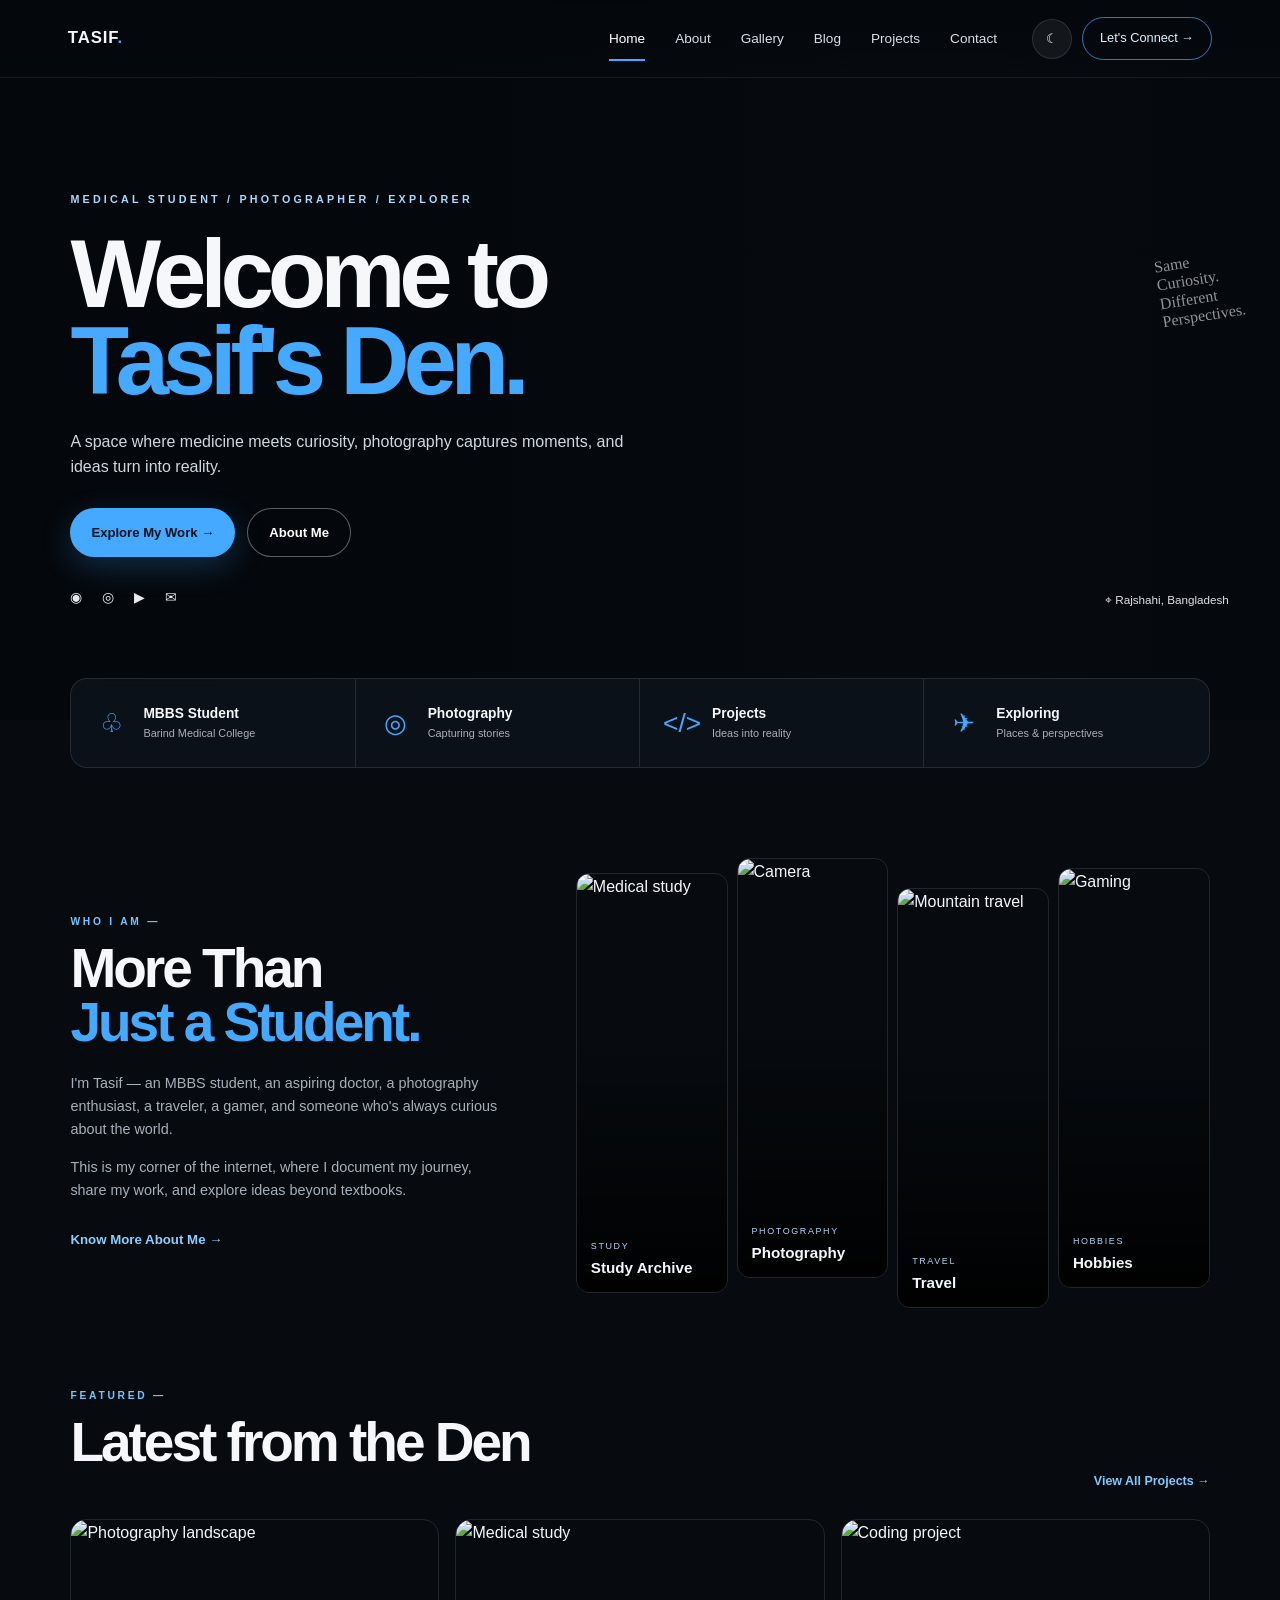
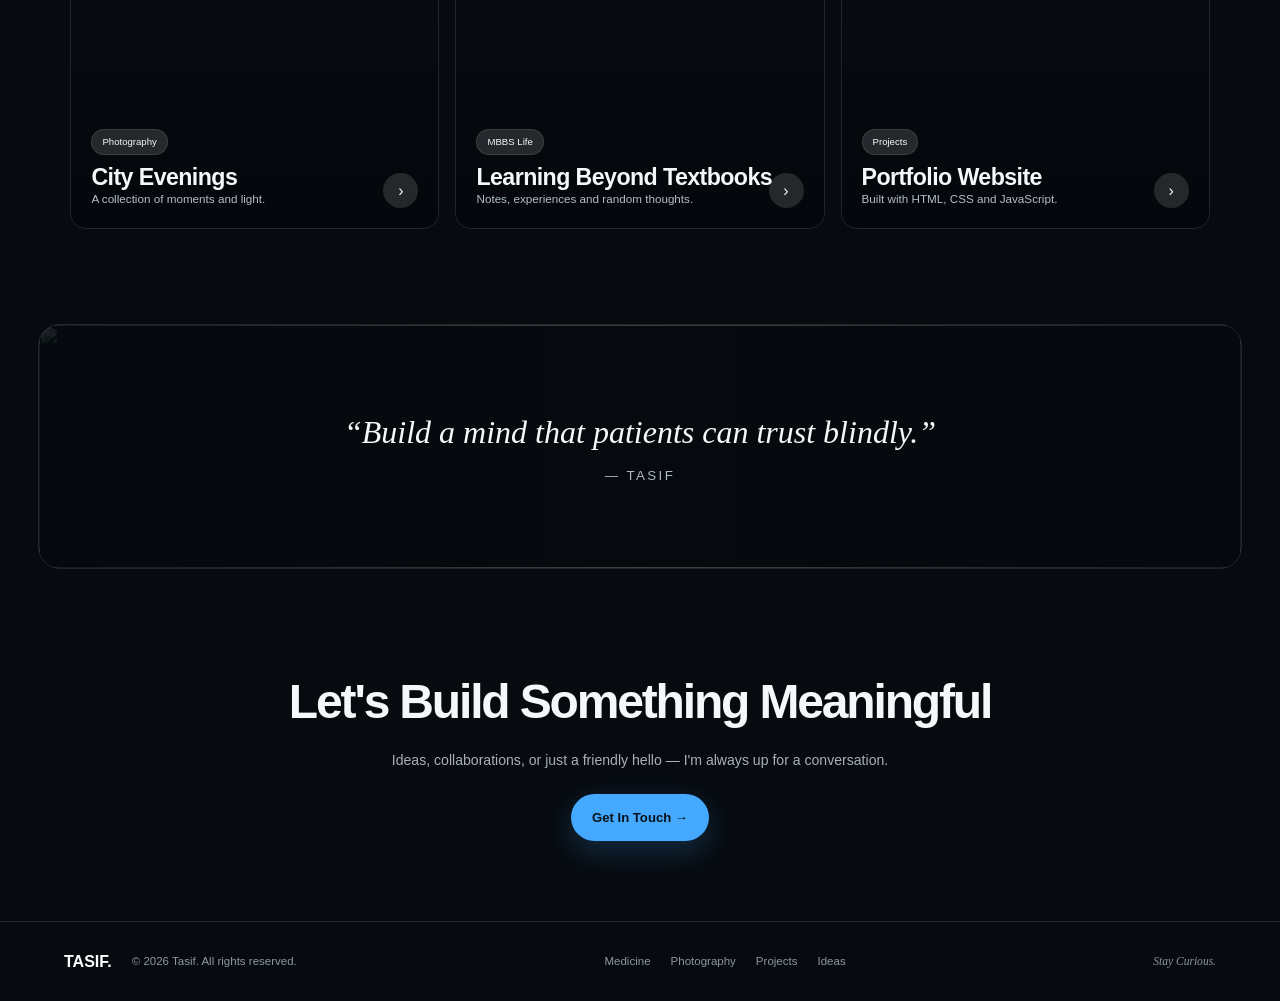
==== commit 9463af02: "Homepage category update" ====
--- a/index.html
+++ b/index.html
@@ -266,7 +266,7 @@
       display:block;
       margin-bottom:5px;
     }
-    .caption b{font-size:.7rem;line-height:1.3;display:block}
+    .caption b{font-size:.95rem;line-height:1.3;display:block}
 
     /* FEATURED */
     .featured{padding-bottom:95px}
@@ -456,47 +456,10 @@
     body.light footer strong{color:#17202a}
     body.light footer a:hover{color:#17202a}
 
-  
-/* ================= IMMERSIVE V2 ================= */
-html{scroll-behavior:smooth}
-body{overflow-x:hidden}
-body::before{content:"";position:fixed;inset:0;pointer-events:none;z-index:9998;opacity:.035;background-image:radial-gradient(rgba(255,255,255,.7) .7px,transparent .7px);background-size:5px 5px}
-.scroll-progress{position:fixed;top:0;left:0;width:0;height:2px;background:var(--blue);z-index:10000;box-shadow:0 0 14px rgba(69,169,255,.55);transition:width .08s linear}
-.reveal{opacity:0;transform:translateY(34px);transition:opacity .8s cubic-bezier(.2,.7,.2,1),transform .8s cubic-bezier(.2,.7,.2,1)}
-.reveal.is-visible{opacity:1;transform:none}
-.reveal-delay-1{transition-delay:.08s}.reveal-delay-2{transition-delay:.16s}.reveal-delay-3{transition-delay:.24s}.reveal-delay-4{transition-delay:.32s}
-.hero-content>*{opacity:0;transform:translateY(24px);animation:heroIn .9s cubic-bezier(.2,.7,.2,1) forwards}
-.hero-content .eyebrow{animation-delay:.15s}.hero-content h1{animation-delay:.28s}.hero-content .hero-description{animation-delay:.4s}.hero-content .hero-buttons{animation-delay:.52s}.hero-content .socials{animation-delay:.64s}
-@keyframes heroIn{to{opacity:1;transform:none}}
-.hero-photo{transition:transform .15s ease-out;will-change:transform}
-.hero::after{content:"";position:absolute;inset:auto 0 0;height:180px;background:linear-gradient(transparent,var(--bg));z-index:1;pointer-events:none}
-.btn,.connect,.feature,.image-card,.pillar,.more{will-change:transform}
-.btn{transition:transform .25s cubic-bezier(.2,.8,.2,1),box-shadow .25s,background .25s}
-.btn:hover{transform:translateY(-4px);box-shadow:0 12px 28px rgba(0,0,0,.2)}
-.feature,.image-card{transition:transform .45s cubic-bezier(.2,.8,.2,1),border-color .3s,box-shadow .45s}
-.feature:hover,.image-card:hover{box-shadow:0 22px 55px rgba(0,0,0,.28);border-color:rgba(69,169,255,.5)}
-.feature img,.image-card img{transition:transform .7s cubic-bezier(.2,.7,.2,1),filter .5s}
-.feature:hover img,.image-card:hover img{transform:scale(1.06);filter:saturate(1.08)}
-.pillar{transition:background .3s,transform .3s,border-color .3s}
-.pillar:hover{background:rgba(255,255,255,.035);transform:translateY(-4px)}
-body.light .pillar:hover{background:rgba(0,0,0,.025)}
-.cursor-dot,.cursor-ring{position:fixed;left:0;top:0;pointer-events:none;z-index:10001;border-radius:50%;transform:translate(-50%,-50%);opacity:0}
-.cursor-dot{width:6px;height:6px;background:#fff;mix-blend-mode:difference;transition:opacity .2s,transform .15s}
-.cursor-ring{width:34px;height:34px;border:1px solid rgba(255,255,255,.75);mix-blend-mode:difference;transition:width .25s,height .25s,opacity .2s,background .25s,border-color .25s}
-.cursor-ring.active{width:58px;height:58px;background:rgba(255,255,255,.08);border-color:transparent}
-.cursor-ring.view{width:76px;height:76px;background:rgba(255,255,255,.94);border-color:transparent}
-.cursor-ring.view::after{content:"VIEW";color:#080b10;font-size:9px;font-weight:800;letter-spacing:.15em;position:absolute;inset:0;display:grid;place-items:center}
-body.light .cursor-dot{background:#111}
-body.light .cursor-ring{border-color:rgba(0,0,0,.65)}
-@media(hover:none),(pointer:coarse){.cursor-dot,.cursor-ring{display:none}}
-@media(prefers-reduced-motion:reduce){html{scroll-behavior:auto}.reveal,.hero-content>*{opacity:1;transform:none;animation:none}.hero-photo{transform:none!important}.feature,.image-card,.btn,.pillar{transition:none}.cursor-dot,.cursor-ring{display:none}}
-
-</style>
+  </style>
 </head>
 
 <body>
-<div class="scroll-progress" id="scrollProgress" aria-hidden="true"></div>
-<div class="cursor-dot" id="cursorDot" aria-hidden="true"></div><div class="cursor-ring" id="cursorRing" aria-hidden="true"></div>
 
 <header>
   <a class="logo" href="index.html">TASIF<span>.</span></a>
@@ -586,24 +549,24 @@
     </div>
 
     <div class="image-stack">
-      <a class="image-card" href="about.html">
+      <a class="image-card" href="projects.html">
         <img src="https://images.unsplash.com/photo-1576091160399-112ba8d25d1d?auto=format&fit=crop&w=700&q=85" alt="Medical study">
-        <div class="caption"><small>STUDY</small><b>Learning today<br>for a better tomorrow.</b></div>
+        <div class="caption"><small>STUDY</small><b>Study Archive</b></div>
       </a>
 
       <a class="image-card" href="gallery.html">
         <img src="https://images.unsplash.com/photo-1516035069371-29a1b244cc32?auto=format&fit=crop&w=700&q=85" alt="Camera">
-        <div class="caption"><small>PHOTOGRAPHY</small><b>Freezing moments<br>that speak.</b></div>
+        <div class="caption"><small>PHOTOGRAPHY</small><b>Photography</b></div>
       </a>
 
       <a class="image-card" href="blog.html">
         <img src="https://images.unsplash.com/photo-1464822759023-fed622ff2c3b?auto=format&fit=crop&w=700&q=85" alt="Mountain travel">
-        <div class="caption"><small>TRAVEL</small><b>New places,<br>new perspectives.</b></div>
+        <div class="caption"><small>TRAVEL</small><b>Travel</b></div>
       </a>
 
-      <a class="image-card" href="projects.html">
+      <a class="image-card" href="hobbies.html">
         <img src="https://images.unsplash.com/photo-1511512578047-dfb367046420?auto=format&fit=crop&w=700&q=85" alt="Gaming">
-        <div class="caption"><small>HOBBIES</small><b>Gaming, music<br>and everything in between.</b></div>
+        <div class="caption"><small>HOBBIES</small><b>Hobbies</b></div>
       </a>
     </div>
   </section>
@@ -701,80 +664,5 @@
   });
 </script>
 
-
-<script>
-(function(){
-  const reduceMotion = window.matchMedia('(prefers-reduced-motion: reduce)').matches;
-  const progress = document.getElementById('scrollProgress');
-  const heroPhoto = document.querySelector('.hero-photo');
-  const revealItems = document.querySelectorAll('.container, .pillars, .pillar, .image-card, .feature, .quote, .cta');
-
-  revealItems.forEach((el,i)=>{
-    if (!el.classList.contains('hero')) {
-      el.classList.add('reveal');
-      if (i % 4) el.classList.add('reveal-delay-' + (i % 4));
-    }
-  });
-
-  if (!reduceMotion && 'IntersectionObserver' in window) {
-    const observer = new IntersectionObserver((entries)=>{
-      entries.forEach(entry=>{
-        if(entry.isIntersecting){ entry.target.classList.add('is-visible'); observer.unobserve(entry.target); }
-      });
-    },{threshold:.12,rootMargin:'0px 0px -45px 0px'});
-    document.querySelectorAll('.reveal').forEach(el=>observer.observe(el));
-  } else document.querySelectorAll('.reveal').forEach(el=>el.classList.add('is-visible'));
-
-  function updateProgress(){
-    const max=document.documentElement.scrollHeight-window.innerHeight;
-    const value=max>0?(window.scrollY/max)*100:0;
-    if(progress) progress.style.width=Math.min(100,Math.max(0,value))+'%';
-    if(heroPhoto && !reduceMotion){
-      const y=Math.min(window.scrollY*.12,70);
-      heroPhoto.style.transform='scale(1.04) translate3d(0,'+y+'px,0)';
-    }
-  }
-  updateProgress(); window.addEventListener('scroll',updateProgress,{passive:true});
-
-  if(!reduceMotion && window.matchMedia('(hover:hover) and (pointer:fine)').matches){
-    const dot=document.getElementById('cursorDot'), ring=document.getElementById('cursorRing');
-    let mx=innerWidth/2,my=innerHeight/2,rx=mx,ry=my;
-    let active=false;
-    window.addEventListener('mousemove',e=>{mx=e.clientX;my=e.clientY;dot.style.opacity='1';ring.style.opacity='1';},{passive:true});
-    function cursorLoop(){
-      rx+=(mx-rx)*.16; ry+=(my-ry)*.16;
-      dot.style.transform='translate3d('+mx+'px,'+my+'px,0) translate(-50%,-50%)';
-      ring.style.transform='translate3d('+rx+'px,'+ry+'px,0) translate(-50%,-50%)';
-      requestAnimationFrame(cursorLoop);
-    }
-    cursorLoop();
-    document.querySelectorAll('a,button,.theme').forEach(el=>{
-      el.addEventListener('mouseenter',()=>{active=true;ring.classList.add('active')});
-      el.addEventListener('mouseleave',()=>{active=false;ring.classList.remove('active');ring.classList.remove('view')});
-    });
-    document.querySelectorAll('.image-card,.feature').forEach(el=>{
-      el.addEventListener('mouseenter',()=>ring.classList.add('view'));
-      el.addEventListener('mouseleave',()=>ring.classList.remove('view'));
-    });
-    document.addEventListener('mouseleave',()=>{dot.style.opacity='0';ring.style.opacity='0'});
-  }
-
-  if(!reduceMotion && window.matchMedia('(hover:hover) and (pointer:fine)').matches){
-    document.querySelectorAll('.image-card,.feature').forEach(card=>{
-      card.addEventListener('mousemove',e=>{
-        const r=card.getBoundingClientRect();
-        const x=(e.clientX-r.left)/r.width-.5, y=(e.clientY-r.top)/r.height-.5;
-        card.style.transform='perspective(900px) rotateX('+(-y*4)+'deg) rotateY('+(x*5)+'deg) translateY(-3px)';
-      });
-      card.addEventListener('mouseleave',()=>card.style.transform='');
-    });
-  }
-
-  document.querySelectorAll('a[href^="#"]').forEach(a=>a.addEventListener('click',e=>{
-    const target=document.querySelector(a.getAttribute('href')); if(target){e.preventDefault();target.scrollIntoView({behavior:reduceMotion?'auto':'smooth'});}
-  }));
-})();
-</script>
-
 </body>
 </html>
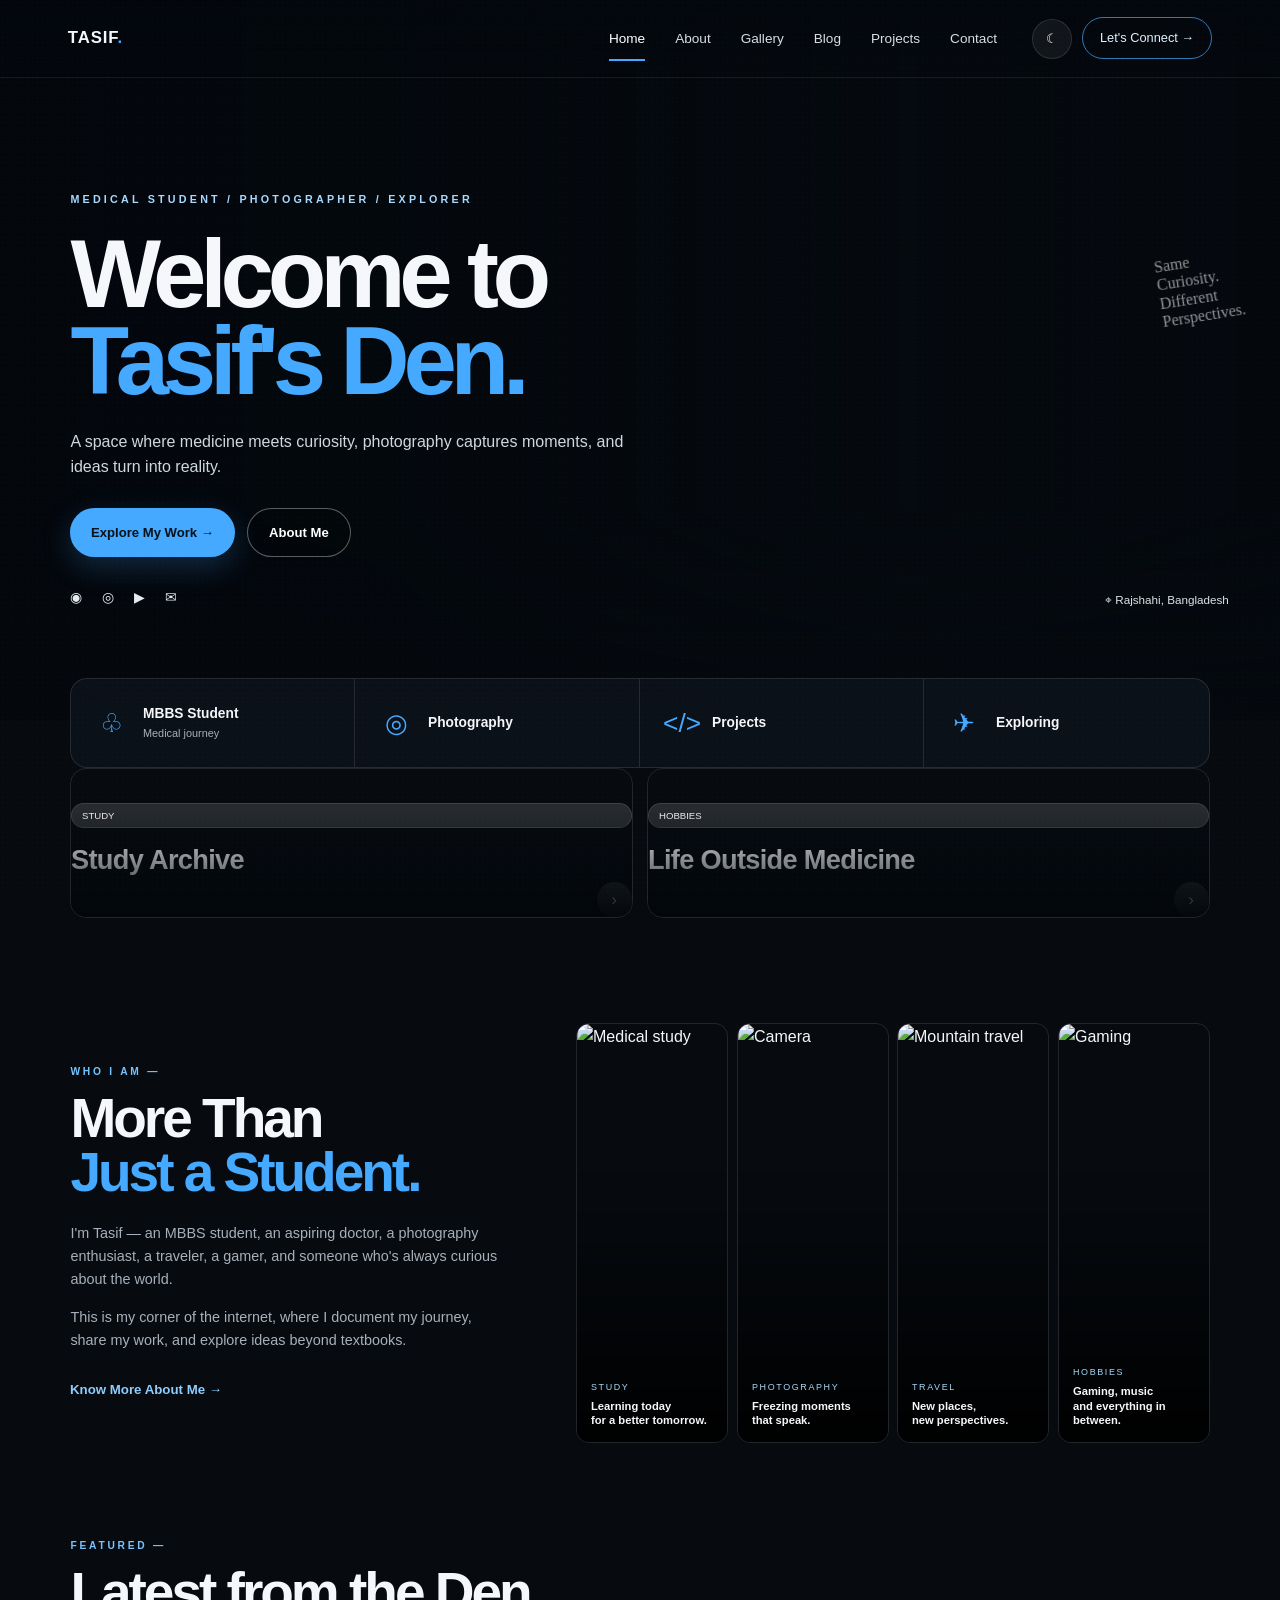
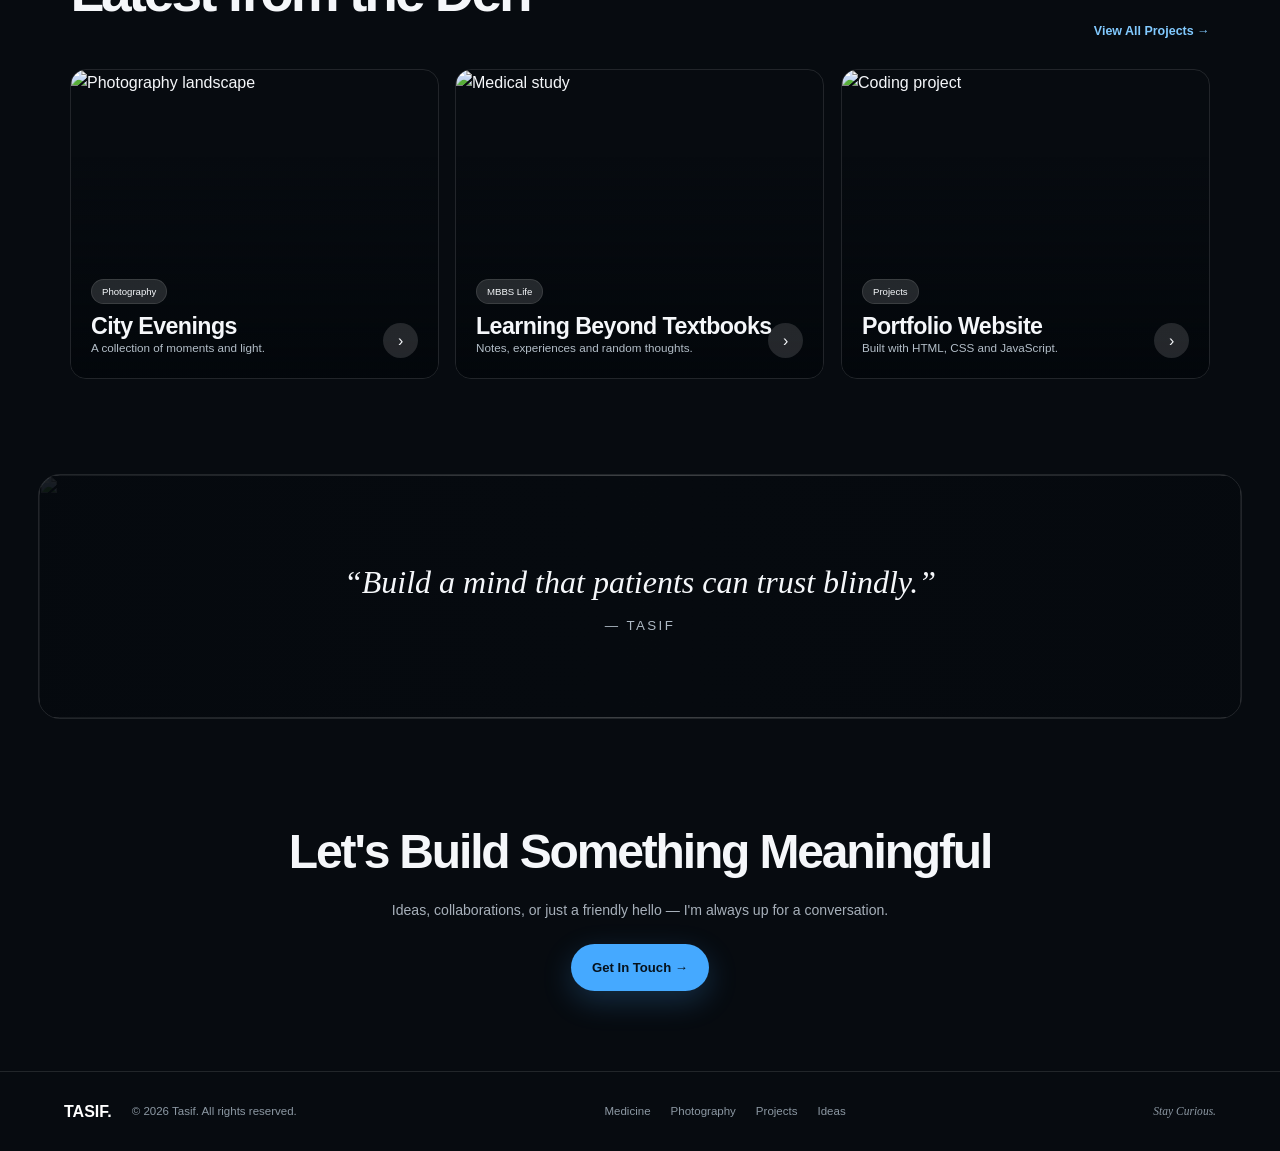
==== commit 0a507c89: "immersive webpages" ====
--- a/index.html
+++ b/index.html
@@ -266,7 +266,7 @@
       display:block;
       margin-bottom:5px;
     }
-    .caption b{font-size:.95rem;line-height:1.3;display:block}
+    .caption b{font-size:.7rem;line-height:1.3;display:block}
 
     /* FEATURED */
     .featured{padding-bottom:95px}
@@ -456,17 +456,55 @@
     body.light footer strong{color:#17202a}
     body.light footer a:hover{color:#17202a}
 
-  </style>
+  
+/* ================= IMMERSIVE V2 ================= */
+html{scroll-behavior:smooth}
+body{overflow-x:hidden}
+body::before{content:"";position:fixed;inset:0;pointer-events:none;z-index:9998;opacity:.035;background-image:radial-gradient(rgba(255,255,255,.7) .7px,transparent .7px);background-size:5px 5px}
+.scroll-progress{position:fixed;top:0;left:0;width:0;height:2px;background:var(--blue);z-index:10000;box-shadow:0 0 14px rgba(69,169,255,.55);transition:width .08s linear}
+.reveal{opacity:0;transform:translateY(34px);transition:opacity .8s cubic-bezier(.2,.7,.2,1),transform .8s cubic-bezier(.2,.7,.2,1)}
+.reveal.is-visible{opacity:1;transform:none}
+.reveal-delay-1{transition-delay:.08s}.reveal-delay-2{transition-delay:.16s}.reveal-delay-3{transition-delay:.24s}.reveal-delay-4{transition-delay:.32s}
+.hero-content>*{opacity:0;transform:translateY(24px);animation:heroIn .9s cubic-bezier(.2,.7,.2,1) forwards}
+.hero-content .eyebrow{animation-delay:.15s}.hero-content h1{animation-delay:.28s}.hero-content .hero-description{animation-delay:.4s}.hero-content .hero-buttons{animation-delay:.52s}.hero-content .socials{animation-delay:.64s}
+@keyframes heroIn{to{opacity:1;transform:none}}
+.hero-photo{transition:transform .15s ease-out;will-change:transform}
+.hero::after{content:"";position:absolute;inset:auto 0 0;height:180px;background:linear-gradient(transparent,var(--bg));z-index:1;pointer-events:none}
+.btn,.connect,.feature,.image-card,.pillar,.more{will-change:transform}
+.btn{transition:transform .25s cubic-bezier(.2,.8,.2,1),box-shadow .25s,background .25s}
+.btn:hover{transform:translateY(-4px);box-shadow:0 12px 28px rgba(0,0,0,.2)}
+.feature,.image-card{transition:transform .45s cubic-bezier(.2,.8,.2,1),border-color .3s,box-shadow .45s}
+.feature:hover,.image-card:hover{box-shadow:0 22px 55px rgba(0,0,0,.28);border-color:rgba(69,169,255,.5)}
+.feature img,.image-card img{transition:transform .7s cubic-bezier(.2,.7,.2,1),filter .5s}
+.feature:hover img,.image-card:hover img{transform:scale(1.06);filter:saturate(1.08)}
+.pillar{transition:background .3s,transform .3s,border-color .3s}
+.pillar:hover{background:rgba(255,255,255,.035);transform:translateY(-4px)}
+body.light .pillar:hover{background:rgba(0,0,0,.025)}
+.cursor-dot,.cursor-ring{position:fixed;left:0;top:0;pointer-events:none;z-index:10001;border-radius:50%;transform:translate(-50%,-50%);opacity:0}
+.cursor-dot{width:6px;height:6px;background:#fff;mix-blend-mode:difference;transition:opacity .2s,transform .15s}
+.cursor-ring{width:34px;height:34px;border:1px solid rgba(255,255,255,.75);mix-blend-mode:difference;transition:width .25s,height .25s,opacity .2s,background .25s,border-color .25s}
+.cursor-ring.active{width:58px;height:58px;background:rgba(255,255,255,.08);border-color:transparent}
+.cursor-ring.view{width:76px;height:76px;background:rgba(255,255,255,.94);border-color:transparent}
+.cursor-ring.view::after{content:"VIEW";color:#080b10;font-size:9px;font-weight:800;letter-spacing:.15em;position:absolute;inset:0;display:grid;place-items:center}
+body.light .cursor-dot{background:#111}
+body.light .cursor-ring{border-color:rgba(0,0,0,.65)}
+@media(hover:none),(pointer:coarse){.cursor-dot,.cursor-ring{display:none}}
+@media(prefers-reduced-motion:reduce){html{scroll-behavior:auto}.reveal,.hero-content>*{opacity:1;transform:none;animation:none}.hero-photo{transform:none!important}.feature,.image-card,.btn,.pillar{transition:none}.cursor-dot,.cursor-ring{display:none}}
+
+</style>
+<style>.mini-links{display:grid;grid-template-columns:1fr 1fr;gap:14px;padding-top:0}.mini-link{min-height:150px;text-decoration:none;display:flex;flex-direction:column;justify-content:center}.mini-link h3{font-size:1.7rem;margin:8px 0}.mini-link .arrow{margin-left:auto}@media(max-width:700px){.mini-links{grid-template-columns:1fr}}</style>
 </head>
 
 <body>
+<div class="scroll-progress" id="scrollProgress" aria-hidden="true"></div>
+<div class="cursor-dot" id="cursorDot" aria-hidden="true"></div><div class="cursor-ring" id="cursorRing" aria-hidden="true"></div>
 
 <header>
   <a class="logo" href="index.html">TASIF<span>.</span></a>
 
   <nav>
     <a class="active" href="index.html">Home</a>
-    <a href="about.html">About</a>
+    <a href="mbbs.html">About</a>
     <a href="gallery.html">Gallery</a>
     <a href="blog.html">Blog</a>
     <a href="projects.html">Projects</a>
@@ -512,22 +550,27 @@
   </section>
 
   <section class="pillars">
-    <a class="pillar" href="about.html">
+    <a class="pillar" href="mbbs.html">
       <div class="pillar-icon">♧</div>
-      <div><b>MBBS Student</b><small>Barind Medical College</small></div>
+      <div><b>MBBS Student</b><small>Medical journey</small></div>
     </a>
     <a class="pillar" href="gallery.html">
       <div class="pillar-icon">◎</div>
-      <div><b>Photography</b><small>Capturing stories</small></div>
+      <div><b>Photography</b></div>
     </a>
     <a class="pillar" href="projects.html">
       <div class="pillar-icon">&lt;/&gt;</div>
-      <div><b>Projects</b><small>Ideas into reality</small></div>
+      <div><b>Projects</b></div>
     </a>
     <a class="pillar" href="blog.html">
       <div class="pillar-icon">✈</div>
-      <div><b>Exploring</b><small>Places & perspectives</small></div>
+      <div><b>Exploring</b></div>
     </a>
+  </section>
+
+  <section class="mini-links container">
+    <a class="feature mini-link" href="projects.html"><span class="tag">STUDY</span><h3>Study Archive</h3><span class="arrow">›</span></a>
+    <a class="feature mini-link" href="hobbies.html"><span class="tag">HOBBIES</span><h3>Life Outside Medicine</h3><span class="arrow">›</span></a>
   </section>
 
   <section class="about container">
@@ -549,24 +592,24 @@
     </div>
 
     <div class="image-stack">
-      <a class="image-card" href="projects.html">
+      <a class="image-card" href="about.html">
         <img src="https://images.unsplash.com/photo-1576091160399-112ba8d25d1d?auto=format&fit=crop&w=700&q=85" alt="Medical study">
-        <div class="caption"><small>STUDY</small><b>Study Archive</b></div>
+        <div class="caption"><small>STUDY</small><b>Learning today<br>for a better tomorrow.</b></div>
       </a>
 
       <a class="image-card" href="gallery.html">
         <img src="https://images.unsplash.com/photo-1516035069371-29a1b244cc32?auto=format&fit=crop&w=700&q=85" alt="Camera">
-        <div class="caption"><small>PHOTOGRAPHY</small><b>Photography</b></div>
+        <div class="caption"><small>PHOTOGRAPHY</small><b>Freezing moments<br>that speak.</b></div>
       </a>
 
       <a class="image-card" href="blog.html">
         <img src="https://images.unsplash.com/photo-1464822759023-fed622ff2c3b?auto=format&fit=crop&w=700&q=85" alt="Mountain travel">
-        <div class="caption"><small>TRAVEL</small><b>Travel</b></div>
+        <div class="caption"><small>TRAVEL</small><b>New places,<br>new perspectives.</b></div>
       </a>
 
-      <a class="image-card" href="hobbies.html">
+      <a class="image-card" href="projects.html">
         <img src="https://images.unsplash.com/photo-1511512578047-dfb367046420?auto=format&fit=crop&w=700&q=85" alt="Gaming">
-        <div class="caption"><small>HOBBIES</small><b>Hobbies</b></div>
+        <div class="caption"><small>HOBBIES</small><b>Gaming, music<br>and everything in between.</b></div>
       </a>
     </div>
   </section>
@@ -664,5 +707,80 @@
   });
 </script>
 
+
+<script>
+(function(){
+  const reduceMotion = window.matchMedia('(prefers-reduced-motion: reduce)').matches;
+  const progress = document.getElementById('scrollProgress');
+  const heroPhoto = document.querySelector('.hero-photo');
+  const revealItems = document.querySelectorAll('.container, .pillars, .pillar, .image-card, .feature, .quote, .cta');
+
+  revealItems.forEach((el,i)=>{
+    if (!el.classList.contains('hero')) {
+      el.classList.add('reveal');
+      if (i % 4) el.classList.add('reveal-delay-' + (i % 4));
+    }
+  });
+
+  if (!reduceMotion && 'IntersectionObserver' in window) {
+    const observer = new IntersectionObserver((entries)=>{
+      entries.forEach(entry=>{
+        if(entry.isIntersecting){ entry.target.classList.add('is-visible'); observer.unobserve(entry.target); }
+      });
+    },{threshold:.12,rootMargin:'0px 0px -45px 0px'});
+    document.querySelectorAll('.reveal').forEach(el=>observer.observe(el));
+  } else document.querySelectorAll('.reveal').forEach(el=>el.classList.add('is-visible'));
+
+  function updateProgress(){
+    const max=document.documentElement.scrollHeight-window.innerHeight;
+    const value=max>0?(window.scrollY/max)*100:0;
+    if(progress) progress.style.width=Math.min(100,Math.max(0,value))+'%';
+    if(heroPhoto && !reduceMotion){
+      const y=Math.min(window.scrollY*.12,70);
+      heroPhoto.style.transform='scale(1.04) translate3d(0,'+y+'px,0)';
+    }
+  }
+  updateProgress(); window.addEventListener('scroll',updateProgress,{passive:true});
+
+  if(!reduceMotion && window.matchMedia('(hover:hover) and (pointer:fine)').matches){
+    const dot=document.getElementById('cursorDot'), ring=document.getElementById('cursorRing');
+    let mx=innerWidth/2,my=innerHeight/2,rx=mx,ry=my;
+    let active=false;
+    window.addEventListener('mousemove',e=>{mx=e.clientX;my=e.clientY;dot.style.opacity='1';ring.style.opacity='1';},{passive:true});
+    function cursorLoop(){
+      rx+=(mx-rx)*.16; ry+=(my-ry)*.16;
+      dot.style.transform='translate3d('+mx+'px,'+my+'px,0) translate(-50%,-50%)';
+      ring.style.transform='translate3d('+rx+'px,'+ry+'px,0) translate(-50%,-50%)';
+      requestAnimationFrame(cursorLoop);
+    }
+    cursorLoop();
+    document.querySelectorAll('a,button,.theme').forEach(el=>{
+      el.addEventListener('mouseenter',()=>{active=true;ring.classList.add('active')});
+      el.addEventListener('mouseleave',()=>{active=false;ring.classList.remove('active');ring.classList.remove('view')});
+    });
+    document.querySelectorAll('.image-card,.feature').forEach(el=>{
+      el.addEventListener('mouseenter',()=>ring.classList.add('view'));
+      el.addEventListener('mouseleave',()=>ring.classList.remove('view'));
+    });
+    document.addEventListener('mouseleave',()=>{dot.style.opacity='0';ring.style.opacity='0'});
+  }
+
+  if(!reduceMotion && window.matchMedia('(hover:hover) and (pointer:fine)').matches){
+    document.querySelectorAll('.image-card,.feature').forEach(card=>{
+      card.addEventListener('mousemove',e=>{
+        const r=card.getBoundingClientRect();
+        const x=(e.clientX-r.left)/r.width-.5, y=(e.clientY-r.top)/r.height-.5;
+        card.style.transform='perspective(900px) rotateX('+(-y*4)+'deg) rotateY('+(x*5)+'deg) translateY(-3px)';
+      });
+      card.addEventListener('mouseleave',()=>card.style.transform='');
+    });
+  }
+
+  document.querySelectorAll('a[href^="#"]').forEach(a=>a.addEventListener('click',e=>{
+    const target=document.querySelector(a.getAttribute('href')); if(target){e.preventDefault();target.scrollIntoView({behavior:reduceMotion?'auto':'smooth'});}
+  }));
+})();
+</script>
+
 </body>
 </html>
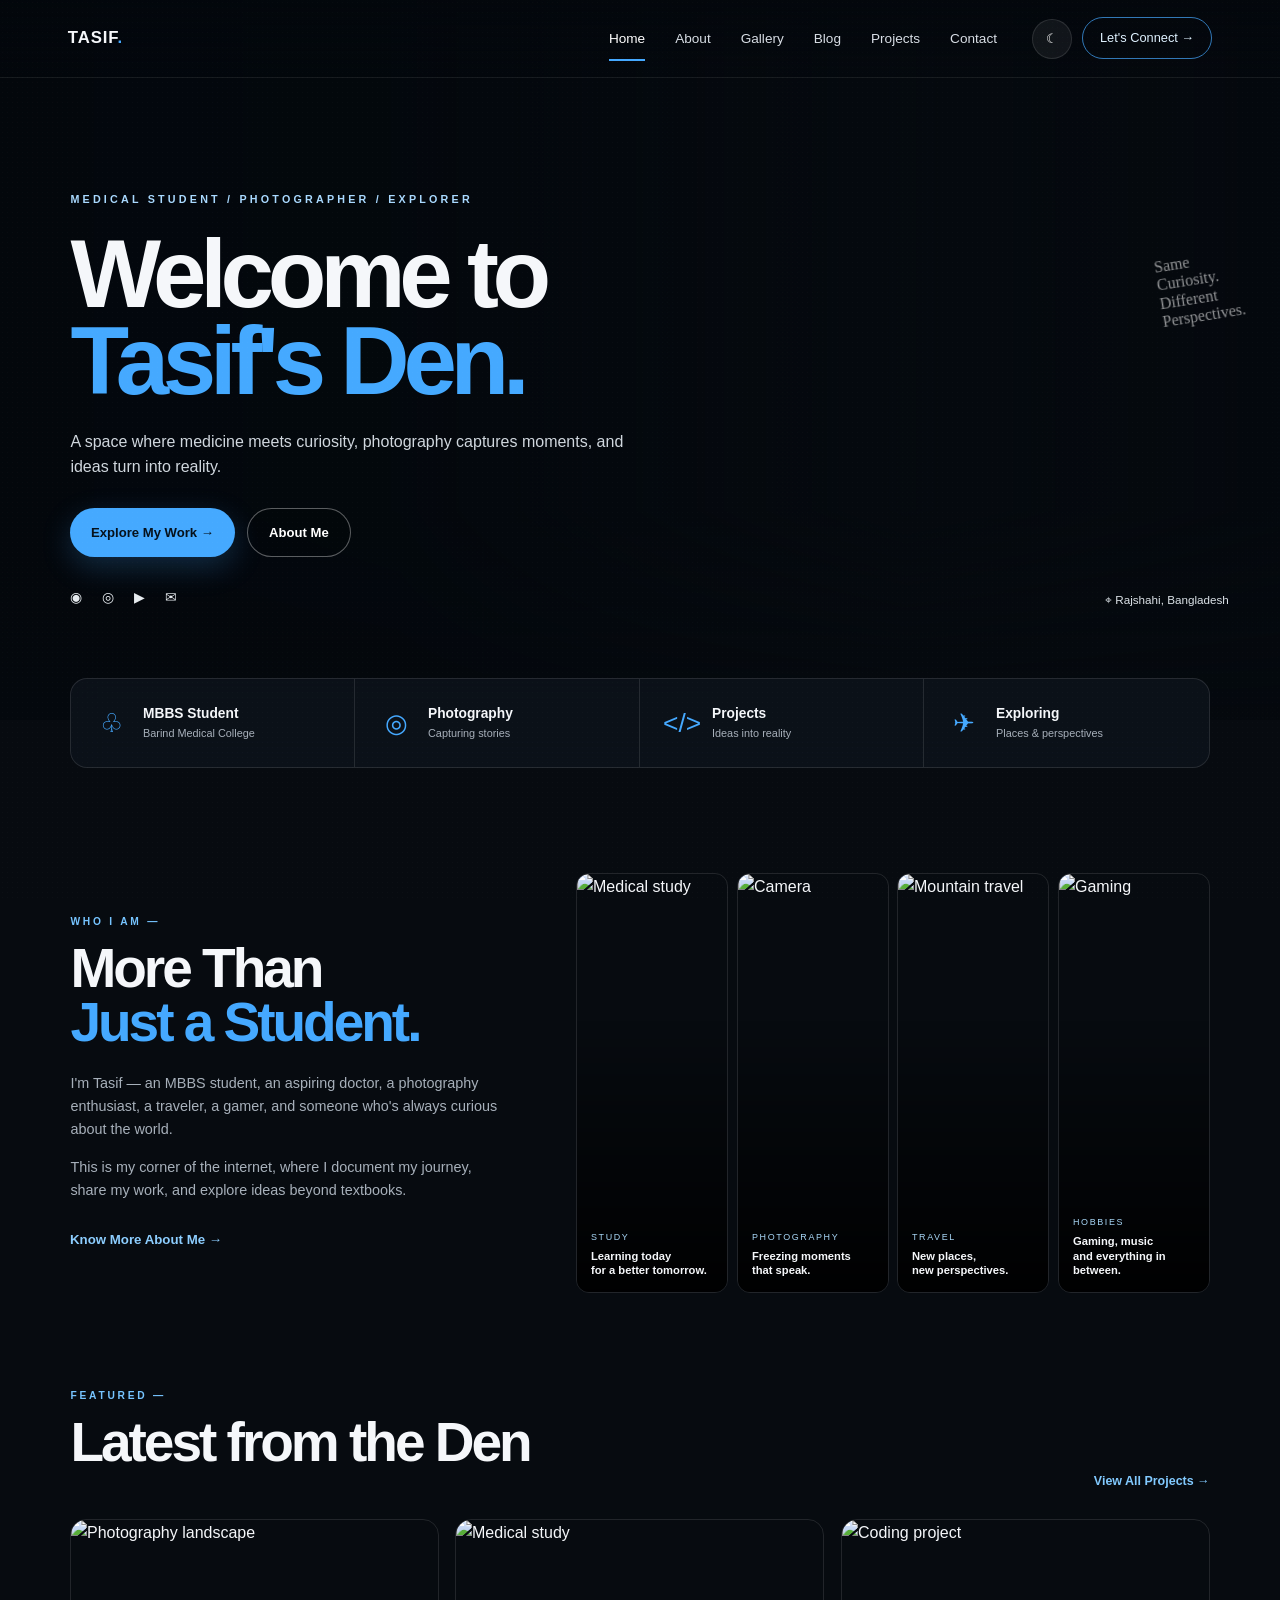
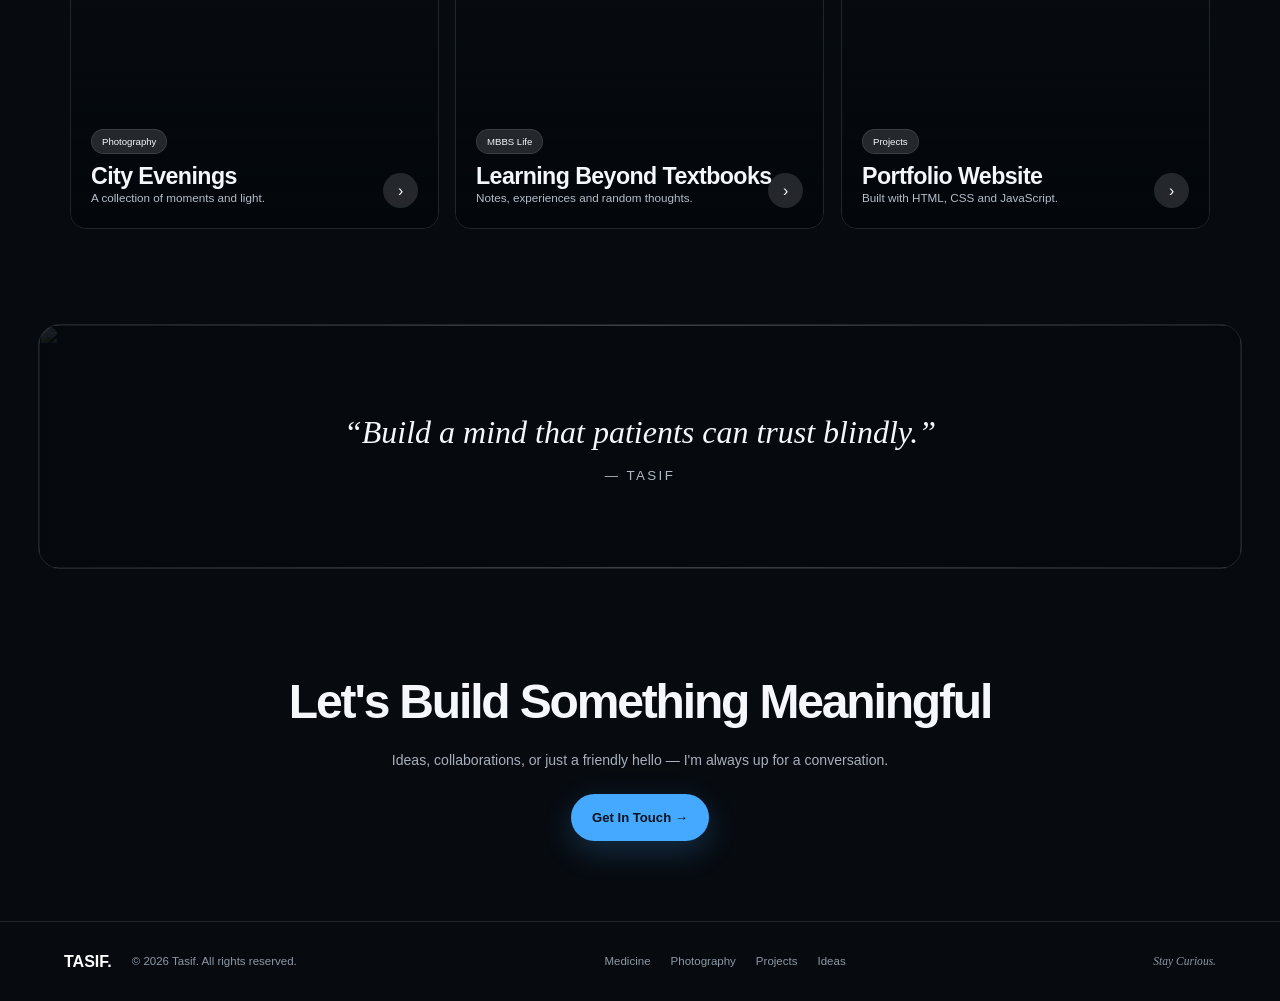
==== commit 5200d68f: "lateest index" ====
--- a/index.html
+++ b/index.html
@@ -492,7 +492,6 @@
 @media(prefers-reduced-motion:reduce){html{scroll-behavior:auto}.reveal,.hero-content>*{opacity:1;transform:none;animation:none}.hero-photo{transform:none!important}.feature,.image-card,.btn,.pillar{transition:none}.cursor-dot,.cursor-ring{display:none}}
 
 </style>
-<style>.mini-links{display:grid;grid-template-columns:1fr 1fr;gap:14px;padding-top:0}.mini-link{min-height:150px;text-decoration:none;display:flex;flex-direction:column;justify-content:center}.mini-link h3{font-size:1.7rem;margin:8px 0}.mini-link .arrow{margin-left:auto}@media(max-width:700px){.mini-links{grid-template-columns:1fr}}</style>
 </head>
 
 <body>
@@ -504,7 +503,7 @@
 
   <nav>
     <a class="active" href="index.html">Home</a>
-    <a href="mbbs.html">About</a>
+    <a href="about.html">About</a>
     <a href="gallery.html">Gallery</a>
     <a href="blog.html">Blog</a>
     <a href="projects.html">Projects</a>
@@ -552,25 +551,20 @@
   <section class="pillars">
     <a class="pillar" href="mbbs.html">
       <div class="pillar-icon">♧</div>
-      <div><b>MBBS Student</b><small>Medical journey</small></div>
+      <div><b>MBBS Student</b><small>Barind Medical College</small></div>
     </a>
     <a class="pillar" href="gallery.html">
       <div class="pillar-icon">◎</div>
-      <div><b>Photography</b></div>
+      <div><b>Photography</b><small>Capturing stories</small></div>
     </a>
     <a class="pillar" href="projects.html">
       <div class="pillar-icon">&lt;/&gt;</div>
-      <div><b>Projects</b></div>
+      <div><b>Projects</b><small>Ideas into reality</small></div>
     </a>
     <a class="pillar" href="blog.html">
       <div class="pillar-icon">✈</div>
-      <div><b>Exploring</b></div>
+      <div><b>Exploring</b><small>Places & perspectives</small></div>
     </a>
-  </section>
-
-  <section class="mini-links container">
-    <a class="feature mini-link" href="projects.html"><span class="tag">STUDY</span><h3>Study Archive</h3><span class="arrow">›</span></a>
-    <a class="feature mini-link" href="hobbies.html"><span class="tag">HOBBIES</span><h3>Life Outside Medicine</h3><span class="arrow">›</span></a>
   </section>
 
   <section class="about container">
@@ -592,7 +586,7 @@
     </div>
 
     <div class="image-stack">
-      <a class="image-card" href="about.html">
+      <a class="image-card" href="mbbs.html">
         <img src="https://images.unsplash.com/photo-1576091160399-112ba8d25d1d?auto=format&fit=crop&w=700&q=85" alt="Medical study">
         <div class="caption"><small>STUDY</small><b>Learning today<br>for a better tomorrow.</b></div>
       </a>
@@ -607,7 +601,7 @@
         <div class="caption"><small>TRAVEL</small><b>New places,<br>new perspectives.</b></div>
       </a>
 
-      <a class="image-card" href="projects.html">
+      <a class="image-card" href="hobbies.html">
         <img src="https://images.unsplash.com/photo-1511512578047-dfb367046420?auto=format&fit=crop&w=700&q=85" alt="Gaming">
         <div class="caption"><small>HOBBIES</small><b>Gaming, music<br>and everything in between.</b></div>
       </a>
